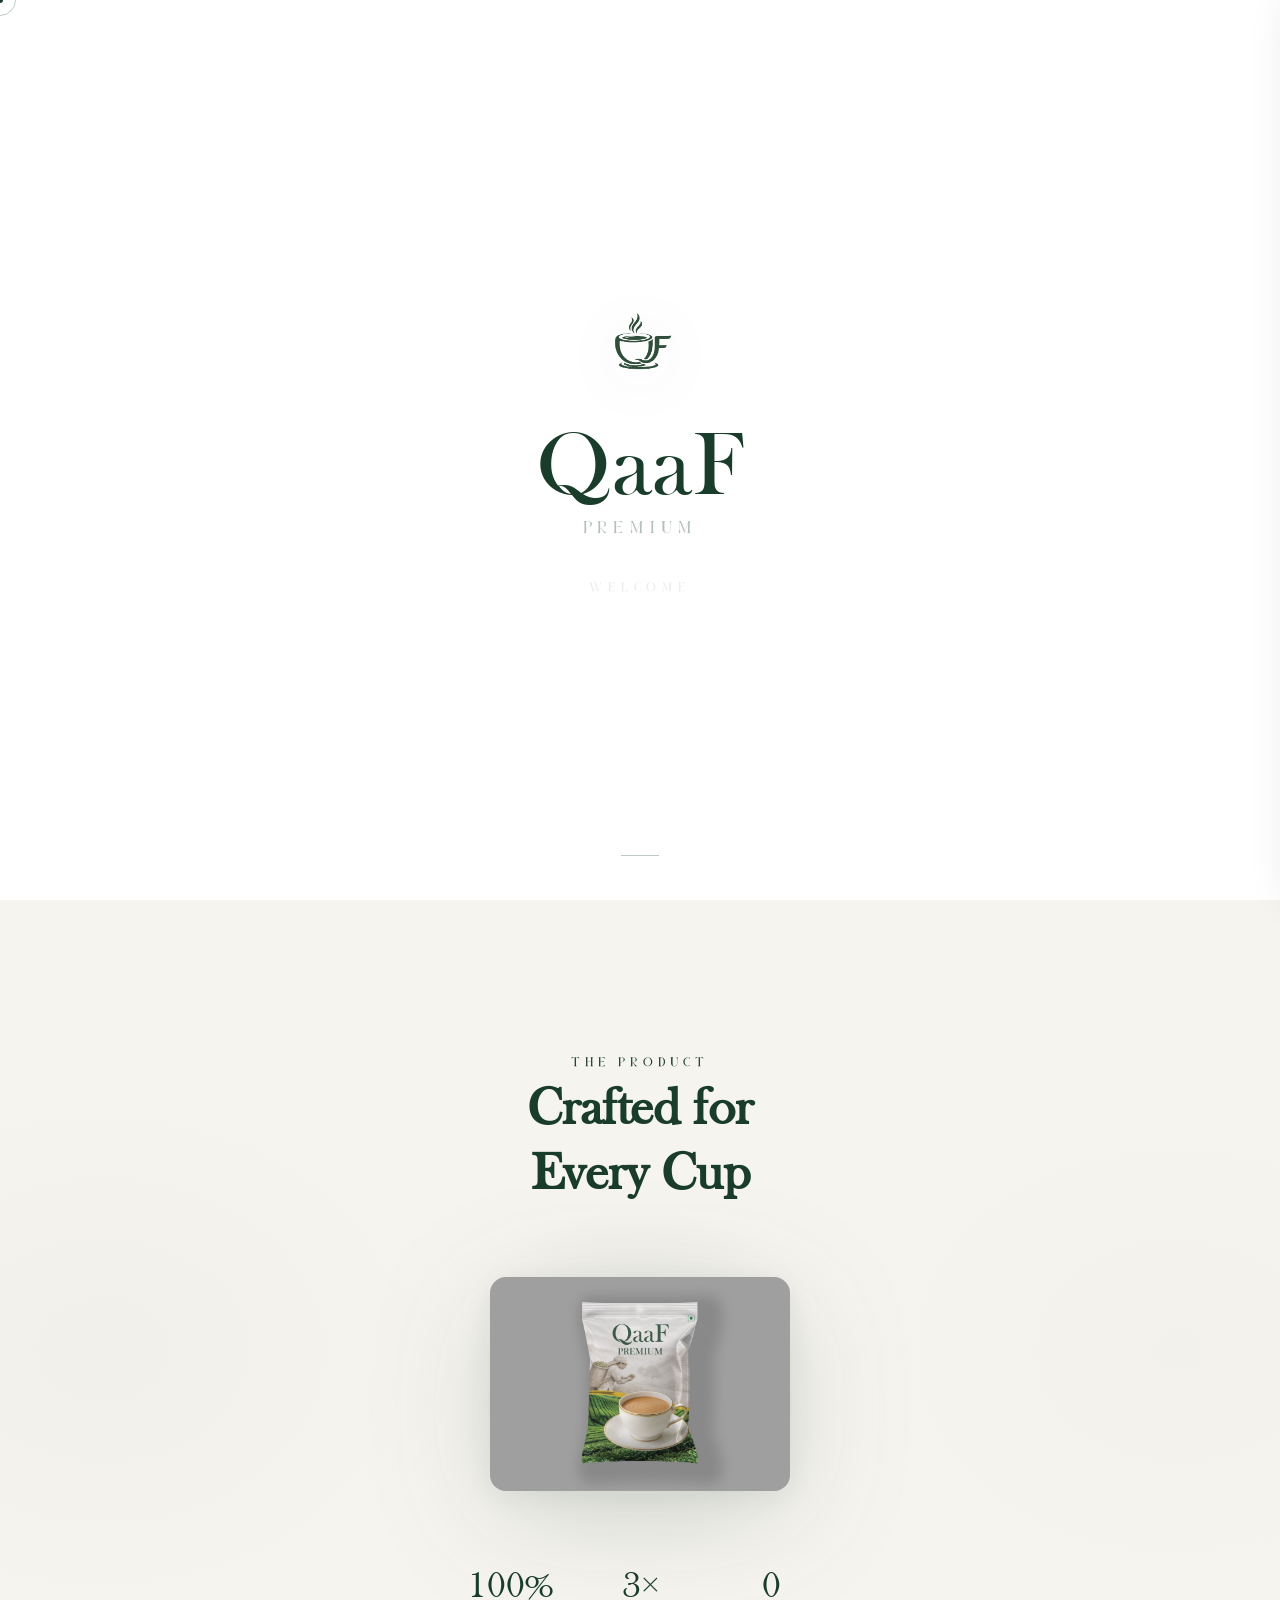
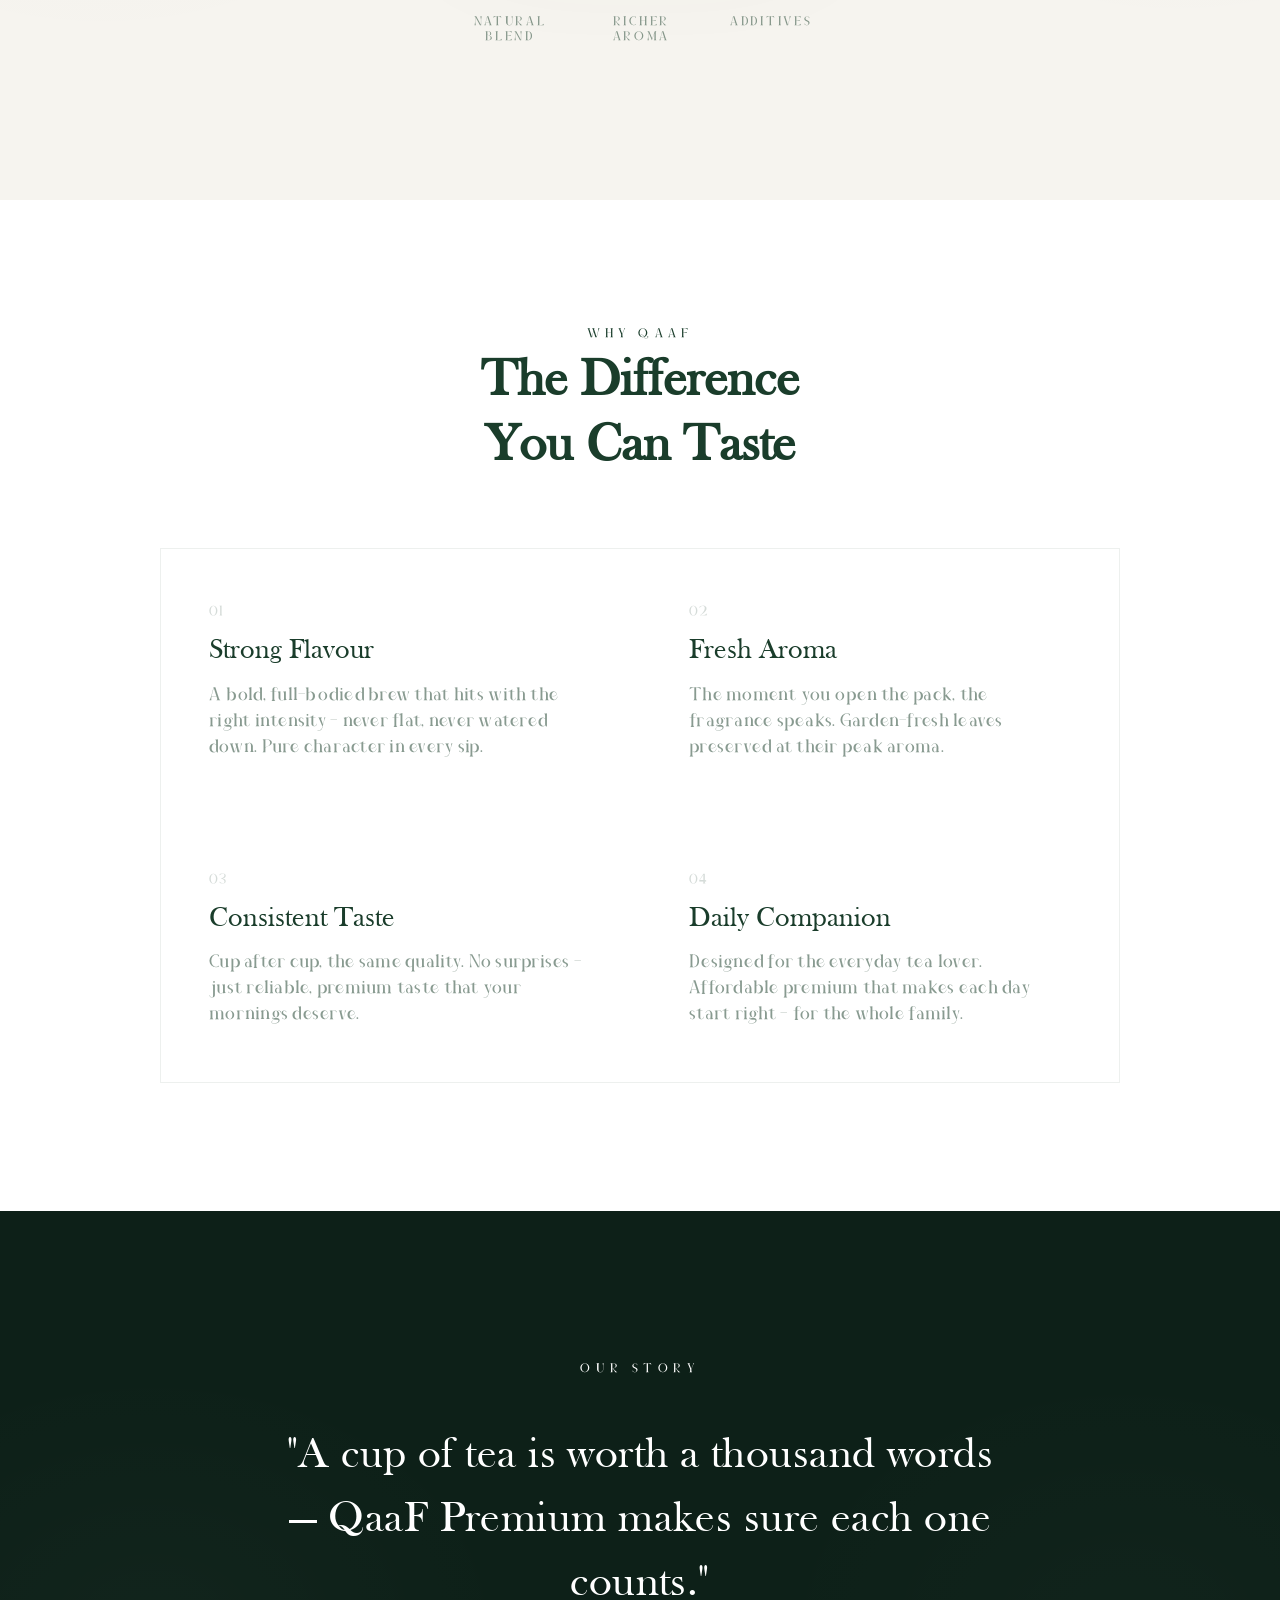
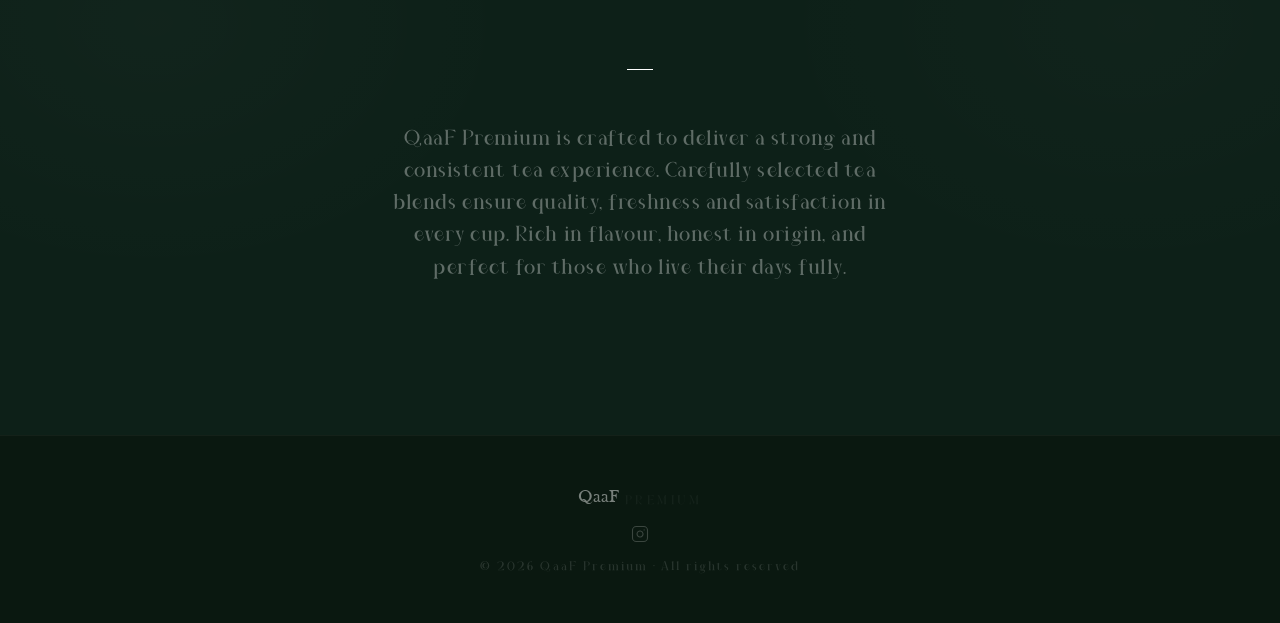
==== index.html @ 521b3bd2 "Initial commit" ====
<!DOCTYPE html>
<html lang="en">
<head>
  <meta charset="UTF-8">
  <meta name="viewport" content="width=device-width, initial-scale=1.0, maximum-scale=1.0">
  <meta name="description" content="QaaF Premium Tea Powder — Handpicked, Pure and Extraordinary.">
  <meta name="theme-color" content="#ffffff">
  <title>QaaF Premium</title>

  <!-- Fonts -->
  <style>
    @font-face {
      font-family: 'Bask';
      src: url('assets/Baskerville.ttf') format('truetype');
      font-display: block;
    }
    @font-face {
      font-family: 'Gian';
      src: url('assets/Gianiteh.otf') format('opentype');
      font-display: block;
    }
  </style>

  <!-- Stylesheet -->
  <link rel="stylesheet" href="styles.css">
</head>
<body>

  <!-- Cursor -->
  <div id="cDot"></div>
  <div id="cRing"></div>

  <!-- ══ INTRO OVERLAY ══ -->
  <div id="intro">
    <img class="il" id="il" src="assets/logo.png" alt="QaaF logo">
    <div class="ib" id="ib">
      <div class="ib-q">QaaF</div>
      <div class="ib-p">Premium</div>
    </div>
    <div class="iw" id="iw">Welcome</div>
    <div class="ibar"></div>
  </div>

  <!-- ══ MAIN PAGE ══ -->
  <div id="main">

    <!-- NAV -->
    <nav class="nav" id="nav">
      <a class="nbrand" href="#">
        <span class="nb-q">QaaF</span>
        <span class="nb-p">Premium</span>
      </a>
      <ul class="nlinks">
        <li><a href="#sp">Product</a></li>
        <li><a href="#sf">Features</a></li>
        <li><a href="#ss">Story</a></li>
      </ul>
      <button class="hm-btn" id="hmBtn" aria-label="Settings Menu">
        <svg viewBox="0 0 24 24" fill="none" stroke="currentColor" stroke-width="1.5" stroke-linecap="round"><line x1="4" y1="6" x2="20" y2="6"></line><line x1="4" y1="12" x2="20" y2="12"></line><line x1="4" y1="18" x2="20" y2="18"></line></svg>
      </button>
    </nav>

    <!-- ── SECTION 1 : HERO ── -->
    <section class="s-hero" id="sh">

      <div class="h-eye">Handpicked &middot; Pure &middot; Extraordinary</div>

      <!-- Letter-split heading -->
      <div class="h-word" id="hword" aria-label="QaaF">
        <span class="h-letter">Q</span>
        <span class="h-letter">a</span>
        <span class="h-letter">a</span>
        <span class="h-letter">F</span>
      </div>

      <div class="h-sub">Premium Tea Powder</div>
      <p class="h-desc">
        Where every leaf is chosen for its strength, aroma and soul —
        crafted for those who demand more from their cup.
      </p>

      <div class="h-scr">
        <div class="h-scrl"></div>
        <span class="h-scrt">Scroll</span>
      </div>

    </section>

    <!-- ── SECTION 2 : PRODUCT ── -->
    <section class="s-prod" id="sp">

      <div class="sec-eye rv">The Product</div>
      <h2 class="sec-ttl rv" style="transition-delay: .10s">
        Crafted for<br>Every Cup
      </h2>

      <div class="pstage">
        <div class="pglow"></div>
        <a
          href="product.html"
          class="pclick rv"
          id="pclick"
          style="transition-delay: .18s; text-decoration: none; outline: none;"
          aria-label="Order QaaF Premium Tea Powder"
        >
          <img
            class="pimg"
            src="assets/product.jpg"
            alt="QaaF Premium Tea Powder pack"
          >
          <span class="phint">Tap to order &rarr;</span>
        </a>
      </div>

      <div class="pstats">
        <div class="ps rv" style="transition-delay: .26s">
          <div class="ps-n">100%</div>
          <div class="ps-l">Natural<br>Blend</div>
        </div>
        <div class="ps rv" style="transition-delay: .36s">
          <div class="ps-n">3&times;</div>
          <div class="ps-l">Richer<br>Aroma</div>
        </div>
        <div class="ps rv" style="transition-delay: .46s">
          <div class="ps-n">0</div>
          <div class="ps-l">Additives</div>
        </div>
      </div>

    </section>

    <!-- ── SECTION 3 : FEATURES ── -->
    <section class="s-feat" id="sf">
      <div class="s-feat-inner">

        <div class="s-feat-hd">
          <div class="sec-eye rv">Why QaaF</div>
          <h2 class="sec-ttl rv" style="transition-delay: .10s">
            The Difference<br>You Can Taste
          </h2>
        </div>

        <div class="fgrid">
          <div class="fcell rv">
            <div class="fc-n">01</div>
            <div class="fc-t">Strong Flavour</div>
            <p class="fc-d">A bold, full-bodied brew that hits with the right intensity — never flat, never watered down. Pure character in every sip.</p>
          </div>
          <div class="fcell rv" style="transition-delay: .10s">
            <div class="fc-n">02</div>
            <div class="fc-t">Fresh Aroma</div>
            <p class="fc-d">The moment you open the pack, the fragrance speaks. Garden-fresh leaves preserved at their peak aroma.</p>
          </div>
          <div class="fcell rv" style="transition-delay: .18s">
            <div class="fc-n">03</div>
            <div class="fc-t">Consistent Taste</div>
            <p class="fc-d">Cup after cup, the same quality. No surprises — just reliable, premium taste that your mornings deserve.</p>
          </div>
          <div class="fcell rv" style="transition-delay: .26s">
            <div class="fc-n">04</div>
            <div class="fc-t">Daily Companion</div>
            <p class="fc-d">Designed for the everyday tea lover. Affordable premium that makes each day start right — for the whole family.</p>
          </div>
        </div>

      </div>
    </section>

    <!-- ── SECTION 4 : STORY ── -->
    <section class="s-story" id="ss">
      <div class="st-eye rv">Our Story</div>
      <blockquote class="st-q rv" style="transition-delay: .12s">
        "A cup of tea is worth a thousand words —
        QaaF Premium makes sure each one counts."
      </blockquote>
      <div class="st-rule rv" style="transition-delay: .24s"></div>
      <p class="st-body rv" style="transition-delay: .34s">
        QaaF Premium is crafted to deliver a strong and consistent tea experience.
        Carefully selected tea blends ensure quality, freshness and satisfaction in every cup.
        Rich in flavour, honest in origin, and perfect for those who live their days fully.
      </p>
    </section>

    <!-- FOOTER -->
    <footer class="footer">
      <div class="nbrand">
        <span class="nb-q">QaaF</span>
        <span class="nb-p">Premium</span>
      </div>
      <a class="f-ig" href="https://www.instagram.com/qaaf__premium?igsh=MTk1b2llcnppeDg1dQ==" target="_blank" rel="noopener noreferrer" aria-label="Visit our Instagram">
        <svg viewBox="0 0 24 24" fill="none" stroke="currentColor" stroke-width="1.5" stroke-linecap="round" stroke-linejoin="round">
          <rect x="2" y="2" width="20" height="20" rx="5" ry="5"></rect>
          <path d="M16 11.37A4 4 0 1 1 12.63 8 4 4 0 0 1 16 11.37z"></path>
          <line x1="17.5" y1="6.5" x2="17.51" y2="6.5"></line>
        </svg>
      </a>
      <div class="footer-note">&copy; 2026 QaaF Premium &middot; All rights reserved</div>
    </footer>

  </div><!-- /main -->

  <!-- ══ SIDE PANEL ══ -->
  <div class="side-panel-overlay" id="spOverlay"></div>
  <aside class="side-panel" id="sidePanel">
    <div class="sp-head">
      <span class="sp-title">Settings</span>
      <button class="sp-close" id="spClose" aria-label="Close Settings">&times;</button>
    </div>
    <div class="sp-body">
      <div class="sp-setting">
        <span>Day / Night Mode</span>
        <label class="theme-switch">
          <input type="checkbox" id="themeToggle">
          <span class="slider round"></span>
        </label>
      </div>
    </div>
  </aside>

  <script src="script.js"></script>
</body>
</html>
---- styles.css ----
/* ═══════════════════════════════════════════════════
   QaaF Premium — styles.css
   Fonts loaded via @font-face in index.html
═══════════════════════════════════════════════════ */

/* ─── TOKENS ─── */
:root {
  --g:    #1a3d2b;
  --g2:   #264f38;
  --g3:   #0d2018;
  --g4:   #0a1810;
  --off:  #f6f4ef;
  --lne:  rgba(26, 61, 43, .08);
  --lne2: rgba(26, 61, 43, .15);
  --dim:  rgba(26, 61, 43, .52);
  --dim2: rgba(26, 61, 43, .32);
  --ez:      cubic-bezier(.4, 0, .2, 1);
  --ezo:     cubic-bezier(0,  0, .2, 1);
  --spring:  cubic-bezier(.34, 1.46, .64, 1);
  --t1: 150ms;
  --t2: 300ms;
  --t3: 620ms;
}

/* ─── RESET ─── */
*, *::before, *::after { margin: 0; padding: 0; box-sizing: border-box; }
html { -webkit-text-size-adjust: 100%; text-size-adjust: 100%; scroll-behavior: smooth; overflow-x: hidden; width: 100%; }
body {
  font-family: 'Gian', Georgia, serif;
  background: #fff;
  color: var(--g);
  overflow-x: hidden; width: 100%; position: relative;
  -webkit-font-smoothing: antialiased;
}
img { display: block; max-width: 100%; }
button, a { -webkit-tap-highlight-color: transparent; touch-action: manipulation; }

/* ═══════════════════════════════════════════════════
   CUSTOM CURSOR  (fine pointer / desktop only)
═══════════════════════════════════════════════════ */
@media (pointer: fine) {
  body { cursor: none; }

  #cDot, #cRing {
    position: fixed; top: 0; left: 0;
    border-radius: 50%;
    pointer-events: none;
    z-index: 9999;
    transform: translate(-50%, -50%);
    will-change: transform;
  }
  #cDot  { width: 6px;  height: 6px;  background: var(--g); }
  #cRing {
    width: 32px; height: 32px;
    border: 1.5px solid rgba(26, 61, 43, .28);
    transition: width .22s var(--ez), height .22s var(--ez), border-color .22s;
  }
  .cb #cRing { width: 48px; height: 48px; border-color: var(--g); }
}

/* ═══════════════════════════════════════════════════
   INTRO OVERLAY
═══════════════════════════════════════════════════ */
#intro {
  position: fixed; inset: 0; z-index: 200;
  background: #fff;
  display: flex; flex-direction: column;
  align-items: center; justify-content: center;
  pointer-events: all;
}
#intro.out {
  opacity: 0;
  transition: opacity .5s var(--ez);
  pointer-events: none;
}

.il {
  width: min(140px, 34vw);
  opacity: 0; transform: scale(.84) translateY(12px);
  transition: opacity 1s var(--ez), transform 1s var(--ez);
  filter: drop-shadow(0 8px 28px rgba(26, 61, 43, .10));
}
.il.on { opacity: 1; transform: scale(1) translateY(0); }

.ib {
  margin-top: 24px; text-align: center;
  opacity: 0; transform: translateY(20px);
  transition: opacity .9s .5s var(--ez), transform .9s .5s var(--ez);
}
.ib.on { opacity: 1; transform: translateY(0); }

.ib-q {
  font-family: 'Bask', Georgia, serif;
  font-size: clamp(56px, 13vw, 92px);
  color: var(--g); letter-spacing: .015em; line-height: 1;
}
.ib-p {
  font-family: 'Gian', Georgia, serif;
  font-size: clamp(9px, 2vw, 12px);
  letter-spacing: .52em; text-transform: uppercase;
  color: var(--g); opacity: .32; margin-top: 4px;
}

.iw {
  margin-top: 48px;
  font-family: 'Gian', Georgia, serif;
  font-size: 9px; letter-spacing: .65em; text-transform: uppercase;
  color: var(--g); opacity: 0;
  transition: opacity .8s var(--ez);
}
.iw.on { opacity: .10; }

.ibar {
  position: absolute; bottom: 44px; left: 50%; transform: translateX(-50%);
  width: 38px; height: 1px; background: var(--lne); overflow: hidden;
}
.ibar::after {
  content: ''; display: block; width: 0; height: 100%;
  background: var(--g); opacity: .22;
  animation: iBar 4.5s .3s linear forwards;
}
@keyframes iBar { to { width: 100%; } }

/* ═══════════════════════════════════════════════════
   NAV
═══════════════════════════════════════════════════ */
.nav {
  position: fixed; top: 0; left: 0; right: 0; z-index: 100;
  padding: 20px 48px;
  display: flex; align-items: center; justify-content: space-between;
  transition: padding var(--t2) var(--ez), background var(--t2), box-shadow var(--t2);
}
.nav.stk {
  background: rgba(255, 255, 255, .94);
  backdrop-filter: blur(20px); -webkit-backdrop-filter: blur(20px);
  box-shadow: 0 1px 0 var(--lne);
  padding: 12px 48px;
}

.nbrand { display: flex; align-items: baseline; gap: 6px; text-decoration: none; }
.nb-q   { font-family: 'Bask', Georgia, serif; font-size: 21px; color: var(--g); }
.nb-p   {
  font-family: 'Gian', Georgia, serif;
  font-size: 9px; letter-spacing: .38em; text-transform: uppercase;
  color: var(--g); opacity: .30;
}

.nlinks { list-style: none; display: flex; gap: 28px; }
.nlinks a {
  font-family: 'Gian', Georgia, serif;
  font-size: 10px; letter-spacing: .22em; text-transform: uppercase;
  color: var(--g); text-decoration: none; opacity: .40;
  transition: opacity var(--t1);
}
.nlinks a:hover { opacity: 1; }

/* ═══════════════════════════════════════════════════
   SECTION SHARED
═══════════════════════════════════════════════════ */
.sec-eye {
  font-family: 'Gian', Georgia, serif;
  font-size: 9px; letter-spacing: .56em; text-transform: uppercase;
  color: var(--g); opacity: .26;
  margin-bottom: 12px; text-align: center;
}
.sec-ttl {
  font-family: 'Bask', Georgia, serif;
  font-size: clamp(28px, 5.5vw, 52px);
  color: var(--g); text-align: center;
  line-height: 1.25; margin-bottom: clamp(36px, 7vw, 68px);
  padding: 0 10px; word-break: break-word;
}

/* ═══════════════════════════════════════════════════
   HERO
═══════════════════════════════════════════════════ */
.s-hero {
  min-height: 100svh;
  display: flex; flex-direction: column;
  align-items: center; justify-content: center;
  padding: 80px 24px 72px;
  position: relative; overflow: hidden;
}
.s-hero::before, .s-hero::after {
  content: ''; position: absolute; border-radius: 50%; pointer-events: none;
  background: radial-gradient(circle, rgba(26, 61, 43, .028) 0%, transparent 70%);
}
.s-hero::before { width: 600px; height: 600px; top: -150px; right: -160px; }
.s-hero::after  { width: 440px; height: 440px; bottom: -100px; left: -120px; }

.h-eye {
  font-family: 'Gian', Georgia, serif;
  font-size: clamp(8px, 2vw, 9px); letter-spacing: .58em; text-transform: uppercase;
  color: var(--g); opacity: .26;
  margin-bottom: clamp(16px, 3vw, 28px); text-align: center;
  animation: upIn .75s .1s both;
}

/* Letter-split heading */
.h-word {
  display: flex; align-items: center; justify-content: center;
  animation: upIn .95s .28s both;
  user-select: none; cursor: default;
}
.h-letter {
  font-family: 'Bask', Georgia, serif;
  font-size: clamp(96px, 19vw, 200px);
  color: var(--g); line-height: .98; letter-spacing: -.01em;
  display: inline-block;
  will-change: transform;
  transition: transform .5s cubic-bezier(.23, 1, .32, 1);
  margin: 0 -.01em;
}
.h-letter.lift {
  transform: translateY(-10px) scale(1.04);
}
@media (pointer: fine) {
  .h-letter:hover {
    transform: translateY(-8px) scale(1.03);
    transition: transform .35s var(--spring);
  }
}

.h-sub {
  font-family: 'Gian', Georgia, serif;
  font-size: clamp(9px, 1.8vw, 13px);
  letter-spacing: .50em; text-transform: uppercase;
  color: var(--g); opacity: .30;
  margin-top: clamp(14px, 2.5vw, 22px); text-align: center;
  animation: upIn .8s .44s both;
}
.h-desc {
  font-family: 'Gian', Georgia, serif;
  font-size: clamp(13px, 1.7vw, 15px);
  line-height: 2.05; color: var(--dim); text-align: center;
  max-width: 380px;
  margin: clamp(20px, 3.5vw, 32px) auto 0;
  animation: upIn .8s .58s both;
}

.h-scr {
  position: absolute; bottom: 28px; left: 50%; transform: translateX(-50%);
  display: flex; flex-direction: column; align-items: center; gap: 7px;
  animation: fadeIn 1s 1.7s both;
}
.h-scrl {
  width: 1px; height: 38px;
  background: linear-gradient(to bottom, rgba(26, 61, 43, .20), transparent);
  animation: scrP 2.2s ease-in-out infinite;
}
@keyframes scrP {
  0%, 100% { transform: scaleY(1); opacity: .5; }
  50%       { transform: scaleY(.55); opacity: .9; }
}
.h-scrt {
  font-family: 'Gian', Georgia, serif; font-size: 8px;
  letter-spacing: .40em; text-transform: uppercase;
  color: var(--g); opacity: .20;
}

/* ═══════════════════════════════════════════════════
   PRODUCT SECTION
═══════════════════════════════════════════════════ */
.s-prod {
  min-height: 100svh;
  display: flex; flex-direction: column;
  align-items: center; justify-content: center;
  background: var(--off);
  padding: clamp(72px, 10vw, 112px) 24px clamp(80px, 10vw, 112px);
  position: relative; overflow: hidden;
}
.s-prod::before {
  content: ''; position: absolute; inset: 0; pointer-events: none;
  background:
    radial-gradient(ellipse 50% 55% at 8%  50%, rgba(26, 61, 43, .022) 0%, transparent 60%),
    radial-gradient(ellipse 50% 55% at 92% 50%, rgba(26, 61, 43, .016) 0%, transparent 60%);
}

.pstage {
  position: relative;
  display: flex; align-items: center; justify-content: center;
  width: 100%;
}
.pglow {
  position: absolute;
  width: min(400px, 78vw); height: min(400px, 78vw);
  background: radial-gradient(circle, rgba(26, 61, 43, .06) 0%, transparent 65%);
  border-radius: 50%;
  animation: gP 5.5s ease-in-out infinite;
  pointer-events: none;
}
@keyframes gP { 0%, 100% { transform: scale(1); } 55% { transform: scale(1.07); } }

.pclick {
  position: relative; z-index: 2;
  display: flex; align-items: center; justify-content: center;
  cursor: pointer; border: none; background: none; padding: 0;
  border-radius: 18px; overflow: visible;
}
.pclick:focus-visible { outline: 2px solid var(--g); outline-offset: 8px; }

.pimg {
  width: min(300px, 68vw); max-width: 100%; height: auto; object-fit: contain;
  filter:
    drop-shadow(0 24px 60px rgba(26, 61, 43, .14))
    drop-shadow(0 6px 14px rgba(26, 61, 43, .07));
  border-radius: 16px;
  animation: flt 5.8s ease-in-out infinite;
  transition: filter var(--t2) var(--ez);
  pointer-events: none; user-select: none; -webkit-user-drag: none;
  margin: 0 auto; display: block;
}
.pclick:hover .pimg {
  filter:
    drop-shadow(0 36px 80px rgba(26, 61, 43, .20))
    drop-shadow(0 10px 20px rgba(26, 61, 43, .09));
}
.pclick.press .pimg {
  animation: none !important;
  transform: scale(.93) !important;
  transition: transform .13s var(--ez) !important;
}
.pclick::after {
  content: ''; position: absolute; inset: -10px; border-radius: 22px;
  border: 1.5px solid transparent;
  transition: border-color var(--t2) var(--ez);
}
.pclick:hover::after { border-color: rgba(26, 61, 43, .10); }

.phint {
  position: absolute; bottom: -42px; left: 0; right: 0;
  text-align: center;
  font-family: 'Gian', Georgia, serif;
  font-size: 9px; letter-spacing: .36em; text-transform: uppercase;
  color: var(--g); opacity: 0;
  transition: opacity var(--t2) var(--ez); pointer-events: none;
}
.pclick:hover .phint { opacity: .24; }

@keyframes flt {
  0%, 100% { transform: translateY(0) rotate(0); }
  38%       { transform: translateY(-10px) rotate(.22deg); }
  70%       { transform: translateY(-4px)  rotate(-.10deg); }
}

.pstats {
  display: flex; gap: clamp(28px, 7vw, 60px);
  margin-top: clamp(52px, 8vw, 78px);
  flex-wrap: wrap; justify-content: center; width: 100%;
}
.ps        { text-align: center; }
.ps-n      { font-family: 'Bask', Georgia, serif; font-size: clamp(30px, 6vw, 38px); color: var(--g); line-height: 1; }
.ps-l      { font-family: 'Gian', Georgia, serif; font-size: clamp(8px, 1.8vw, 9px); letter-spacing: .30em; text-transform: uppercase; color: var(--dim); margin-top: 7px; line-height: 1.6; }

/* ═══════════════════════════════════════════════════
   FEATURES
═══════════════════════════════════════════════════ */
.s-feat       { padding: clamp(80px, 10vw, 132px) clamp(20px, 5vw, 52px); background: #fff; }
.s-feat-inner { max-width: 960px; margin: 0 auto; }
.s-feat-hd    { text-align: center; margin-bottom: clamp(44px, 7vw, 64px); }

.fgrid {
  display: grid; grid-template-columns: repeat(2, 1fr);
  gap: 2px; border: 1px solid var(--lne);
}
.fcell {
  padding: clamp(36px, 5vw, 56px) clamp(24px, 4vw, 48px);
  background: #fff; position: relative; overflow: hidden;
}
.fcell::before {
  content: ''; position: absolute; top: 0; left: 0;
  width: 100%; height: 0; background: var(--off);
  transition: height var(--t2) var(--ezo); z-index: 0;
}
.fcell:hover::before { height: 100%; }
.fcell > * { position: relative; z-index: 1; }

.fc-n { font-family: 'Gian', Georgia, serif; font-size: 10px; letter-spacing: .14em; color: var(--g); opacity: .18; margin-bottom: 18px; }
.fc-t { font-family: 'Bask', Georgia, serif; font-size: clamp(20px, 3vw, 28px); color: var(--g); line-height: 1.2; margin-bottom: 12px; }
.fc-d { font-family: 'Gian', Georgia, serif; font-size: clamp(12px, 1.6vw, 13px); line-height: 2; color: var(--dim); letter-spacing: .02em; }

/* ═══════════════════════════════════════════════════
   STORY
═══════════════════════════════════════════════════ */
.s-story {
  padding: clamp(100px, 12vw, 152px) clamp(24px, 5vw, 48px);
  background: var(--g3);
  text-align: center; position: relative; overflow: hidden;
}
.s-story::before {
  content: ''; position: absolute; inset: 0; pointer-events: none;
  background:
    radial-gradient(ellipse 50% 55% at 12% 50%, rgba(255, 255, 255, .020) 0%, transparent 58%),
    radial-gradient(ellipse 50% 55% at 88% 50%, rgba(255, 255, 255, .014) 0%, transparent 58%);
}
.st-eye  { font-family: 'Gian', Georgia, serif; font-size: 9px; letter-spacing: .62em; text-transform: uppercase; color: #fff; opacity: .15; margin-bottom: clamp(36px, 6vw, 52px); }
.st-q    { font-family: 'Bask', Georgia, serif; font-size: clamp(24px, 4.5vw, 44px); color: #fff; line-height: 1.45; max-width: 740px; margin: 0 auto; letter-spacing: .01em; }
.st-rule { width: 26px; height: 1px; background: #fff; opacity: .10; margin: clamp(36px, 6vw, 52px) auto; }
.st-body { font-family: 'Gian', Georgia, serif; font-size: clamp(13px, 1.7vw, 15px); line-height: 2.15; color: rgba(255, 255, 255, .34); max-width: 500px; margin: 0 auto; letter-spacing: .035em; }

/* ═══════════════════════════════════════════════════
   FOOTER
═══════════════════════════════════════════════════ */
.footer {
  background: var(--g4);
  padding: clamp(32px, 5vw, 52px) clamp(24px, 5vw, 52px);
  display: flex; flex-direction: column; align-items: center; justify-content: center;
  text-align: center; gap: 18px;
  border-top: 1px solid rgba(255, 255, 255, .04);
}
.footer .nb-q  { color: rgba(255, 255, 255, .45); font-size: 18px; }
.footer .nb-p  { color: rgba(255, 255, 255, .16); }

.f-ig {
  color: rgba(255, 255, 255, .20);
  display: flex; align-items: center; justify-content: center;
  transition: color var(--t1) var(--ez), transform var(--t1) var(--ez);
}
.f-ig svg { width: 18px; height: 18px; }
.f-ig:hover { color: rgba(255, 255, 255, .6); transform: translateY(-2px); }

.footer-note   { font-family: 'Gian', Georgia, serif; font-size: 9px; letter-spacing: .22em; color: rgba(255, 255, 255, .13); }

/* ═══════════════════════════════════════════════════
   BUY PAGE  (product.html)
═══════════════════════════════════════════════════ */
.buy-page { min-height: 100vh; background: #fff; }

.bnav {
  padding: 16px clamp(20px, 5vw, 48px);
  display: flex; align-items: center; gap: 16px;
  border-bottom: 1px solid var(--lne);
  position: sticky; top: 0; z-index: 100;
  background: rgba(255, 255, 255, .95);
  backdrop-filter: blur(20px); -webkit-backdrop-filter: blur(20px);
}
.bback {
  width: 38px; height: 38px; border-radius: 50%; flex-shrink: 0;
  border: 1.5px solid var(--lne2); background: transparent;
  cursor: pointer; display: flex; align-items: center; justify-content: center;
  color: var(--g); font-size: 16px; font-family: system-ui, sans-serif;
  transition: background var(--t1), border-color var(--t1), transform var(--t1);
  text-decoration: none;
}
.bback:hover  { background: var(--g); color: #fff; border-color: var(--g); }
.bback:active { transform: scale(.90); }

.bbody {
  display: flex; flex-direction: column;
  align-items: center;
  width: 100%; max-width: 560px;
  margin: 0 auto;
  padding: clamp(40px, 7vw, 72px) clamp(20px, 5vw, 40px) clamp(60px, 8vw, 80px);
}

.bpwrap {
  position: relative;
  display: flex; align-items: center; justify-content: center;
  width: 100%;
  margin-bottom: clamp(36px, 6vw, 52px);
}
.bglow {
  position: absolute;
  width: min(960px, 95vw); height: min(960px, 95vw);
  border-radius: 50%;
  background: radial-gradient(circle, rgba(26, 61, 43, .058) 0%, transparent 65%);
  pointer-events: none;
}
.bpimg {
  width: min(720px, 90vw); max-width: 100%; height: auto; object-fit: contain;
  filter: drop-shadow(0 18px 48px rgba(26, 61, 43, .14));
  border-radius: 14px;
  animation: flt 5.8s ease-in-out infinite;
  position: relative; z-index: 2;
  display: block; margin: 0 auto;
}

.binfo { width: 100%; text-align: center; }

.b-eye  { font-family: 'Gian', Georgia, serif; font-size: 9px; letter-spacing: .55em; text-transform: uppercase; color: var(--g); opacity: .26; margin-bottom: 10px; }
.b-ttl  { font-family: 'Bask', Georgia, serif; font-size: clamp(38px, 10vw, 68px); color: var(--g); line-height: 1.05; margin-bottom: 8px; word-wrap: break-word; overflow-wrap: break-word; }
.b-sub  { font-family: 'Gian', Georgia, serif; font-size: 10px; letter-spacing: .34em; text-transform: uppercase; color: var(--g); opacity: .26; margin-bottom: clamp(28px, 5vw, 40px); line-height: 1.8; }
.b-rule { width: 24px; height: 1px; background: var(--g); opacity: .10; margin: 0 auto clamp(28px, 5vw, 40px); }

.sz-lbl {
  font-family: 'Gian', Georgia, serif; font-size: 9px; letter-spacing: .44em; text-transform: uppercase;
  color: var(--g); opacity: .26; margin-bottom: 14px; text-align: center;
}
.sz-pills {
  display: flex; gap: 10px; flex-wrap: wrap;
  justify-content: center;
  margin-bottom: clamp(28px, 5vw, 40px);
}
.szp {
  font-family: 'Gian', Georgia, serif; font-size: 12px; letter-spacing: .09em;
  padding: 13px 28px; border-radius: 50px; min-width: 80px;
  border: 1.5px solid var(--lne2); background: transparent; color: var(--g);
  cursor: pointer;
  transition: background var(--t1) var(--ez), border-color var(--t1) var(--ez), box-shadow var(--t1), transform var(--t1);
}
.szp:hover  { border-color: var(--g); background: rgba(26, 61, 43, .04); transform: translateY(-1px); }
.szp:active { transform: scale(.94); }
.szp.on {
  background: var(--g); color: #fff; border-color: var(--g);
  box-shadow: 0 4px 18px rgba(26, 61, 43, .20);
}

.sbtns { display: flex; flex-direction: column; gap: 11px; width: 100%; margin-bottom: clamp(20px, 4vw, 28px); position: relative; z-index: 10; }

.sbtn {
  display: flex; align-items: center; justify-content: center; gap: 12px;
  font-family: 'Gian', Georgia, serif;
  font-size: clamp(10px, 2.5vw, 12px); letter-spacing: .24em; text-transform: uppercase;
  padding: clamp(16px, 3vw, 18px) clamp(24px, 4vw, 32px);
  border-radius: 50px; border: none; cursor: pointer; text-decoration: none;
  transition: transform var(--t1) var(--ez), box-shadow var(--t1) var(--ez), filter var(--t1);
  width: 100%; position: relative; z-index: 10;
}
.sbtn:active { transform: scale(.96) !important; }

.amz {
  background: linear-gradient(138deg, #e6f3fc 0%, #c8e6f8 100%);
  color: #1560a0;
  box-shadow: 0 2px 14px rgba(21, 96, 160, .09), inset 0 0 0 1.5px rgba(21, 96, 160, .13);
}
.amz:hover {
  transform: translateY(-2px);
  box-shadow: 0 6px 24px rgba(21, 96, 160, .16), inset 0 0 0 1.5px rgba(21, 96, 160, .20);
}

.fkrt {
  background: linear-gradient(138deg, #fff8ee 0%, #fde3a0 55%, #fccf5c 100%);
  color: #874100;
  box-shadow: 0 2px 14px rgba(200, 110, 0, .08), inset 0 0 0 1.5px rgba(200, 110, 0, .14);
}
.fkrt:hover {
  transform: translateY(-2px);
  box-shadow: 0 6px 24px rgba(200, 110, 0, .15), inset 0 0 0 1.5px rgba(200, 110, 0, .22);
}

.bico  { font-size: 15px; flex-shrink: 0; }

.social-proof {
  font-family: 'Gian', Georgia, serif;
  font-size: clamp(10px, 2.2vw, 11px); letter-spacing: .08em;
  color: var(--g);
  text-align: center;
  margin-bottom: clamp(24px, 4vw, 32px);
  animation: proofFade 1.6s .6s both;
}
@keyframes proofFade {
  from { opacity: 0; transform: translateY(8px); }
  to   { opacity: .45; transform: translateY(0); }
}

.bnote { font-family: 'Gian', Georgia, serif; font-size: 9px; letter-spacing: .17em; color: var(--dim2); line-height: 2; text-align: center; }

/* ═══════════════════════════════════════════════════
   SCROLL REVEAL
═══════════════════════════════════════════════════ */
.rv { opacity: 0; transform: translateY(26px); transition: opacity var(--t3) var(--ezo), transform var(--t3) var(--ezo); }
.rv.on { opacity: 1; transform: translateY(0); }

/* ═══════════════════════════════════════════════════
   SETTINGS MENU & SIDE PANEL
═══════════════════════════════════════════════════ */
.hm-btn {
  background: none; border: none; cursor: pointer;
  color: var(--g); padding: 8px; border-radius: 50%;
  display: flex; align-items: center; justify-content: center;
  transition: background var(--t1), transform var(--t1);
  margin-left: 12px;
}
.hm-btn svg { width: 22px; height: 22px; }
.hm-btn:hover { background: var(--lne); transform: scale(1.05); }

.side-panel-overlay {
  position: fixed; inset: 0; background: rgba(0,0,0,0.4);
  z-index: 999; opacity: 0; pointer-events: none;
  transition: opacity 0.3s var(--ez);
  backdrop-filter: blur(2px); -webkit-backdrop-filter: blur(2px);
}
.side-panel-overlay.show { opacity: 1; pointer-events: auto; }

.side-panel {
  position: fixed; top: 0; right: -320px; bottom: 0;
  width: 300px; max-width: 85vw;
  background: var(--off);
  z-index: 1000;
  box-shadow: -10px 0 40px rgba(0,0,0,0.1);
  transition: right 0.4s var(--spring);
  display: flex; flex-direction: column;
}
.side-panel.open { right: 0; }

.sp-head {
  display: flex; justify-content: space-between; align-items: center;
  padding: 24px 28px; border-bottom: 1px solid var(--lne);
}
.sp-title { font-family: 'Bask', Georgia, serif; font-size: 24px; color: var(--g); }
.sp-close {
  background: none; border: none; font-size: 28px; color: var(--g);
  cursor: pointer; line-height: 1; padding: 0 4px;
  transition: transform var(--t1);
}
.sp-close:hover { transform: scale(1.1); }

.sp-body { padding: 28px; display: flex; flex-direction: column; gap: 24px; }
.sp-setting {
  display: flex; justify-content: space-between; align-items: center;
  font-family: 'Gian', Georgia, serif; font-size: 11px; letter-spacing: 0.1em;
  color: var(--g); text-transform: uppercase;
}

/* Toggle Switch */
.theme-switch { position: relative; display: inline-block; width: 44px; height: 24px; }
.theme-switch input { opacity: 0; width: 0; height: 0; }
.slider {
  position: absolute; cursor: pointer; top: 0; left: 0; right: 0; bottom: 0;
  background-color: var(--lne2); transition: .4s;
}
.slider::before {
  position: absolute; content: ""; height: 18px; width: 18px; left: 3px; bottom: 3px;
  background-color: #fff; transition: .4s;
}
input:checked + .slider { background-color: #264f38; }
input:checked + .slider::before { transform: translateX(20px); }
.slider.round { border-radius: 34px; }
.slider.round::before { border-radius: 50%; }

/* ═══════════════════════════════════════════════════
   DARK MODE
═══════════════════════════════════════════════════ */
[data-theme="dark"] {
  --g: #f6f4ef;
  --g2: #e0ddd3;
  --g3: #132e20;
  --g4: #0a1810;
  --off: #0e2217;
  --lne: rgba(246, 244, 239, 0.12);
  --lne2: rgba(246, 244, 239, 0.22);
  --dim: rgba(246, 244, 239, 0.65);
  --dim2: rgba(246, 244, 239, 0.45);
}
[data-theme="dark"] body { background: #0a1810; }
[data-theme="dark"] .fcell { background: #0a1810; }
[data-theme="dark"] .s-feat { background: #0a1810; }
[data-theme="dark"] .buy-page { background: #0a1810; }
[data-theme="dark"] #intro { background: #0a1810; }
[data-theme="dark"] .nav.stk { background: rgba(10, 24, 16, 0.94); }
[data-theme="dark"] .bnav { background: rgba(10, 24, 16, 0.95); }
[data-theme="dark"] .szp.on { color: #0a1810; }

/* ═══════════════════════════════════════════════════
   KEYFRAMES
═══════════════════════════════════════════════════ */
@keyframes upIn  { from { opacity: 0; transform: translateY(26px); } to { opacity: 1; transform: translateY(0); } }
@keyframes fadeIn{ from { opacity: 0; } to { opacity: 1; } }

/* ═══════════════════════════════════════════════════
   RESPONSIVE
═══════════════════════════════════════════════════ */
@media (max-width: 900px) {
  .nav { padding: 16px 28px; }
  .nav.stk { padding: 11px 28px; }
  .nlinks { gap: 20px; }
  .fgrid { grid-template-columns: 1fr; max-width: 600px; margin: 0 auto; }
  .s-prod { padding: 80px 32px; }
  .s-feat { padding: 80px 32px; }
  .s-story { padding: 100px 32px; }
}

@media (max-width: 640px) {
  .nav { padding: 14px 20px; }
  .nav.stk { padding: 10px 20px; }
  .nlinks { display: none; }

  .s-hero { padding: 0 20px 56px; min-height: 100svh; }
  .h-letter { font-size: clamp(64px, 20vw, 120px); }

  .s-prod  { padding: 56px 20px; }
  .s-feat  { padding: 56px 16px; }
  .fgrid   { border: none; gap: 8px; max-width: 100%; }
  .fcell   { padding: 32px 20px; border: 1px solid var(--lne); border-radius: 12px; }
  .fcell:last-child { border-bottom: 1px solid var(--lne); }

  .s-story { padding: 64px 20px; }
  .footer  { padding: 40px 20px; gap: 24px; }
  
  .sbtn { min-height: 56px; width: 100%; font-size: 11px; }

  .bnav  { padding: 12px 16px; }
  .bbody { padding: 24px 16px 60px; }
  .bpwrap { margin-bottom: 32px; }
  .bpimg { width: min(600px, 90vw); }
  .bglow { width: min(780px, 95vw); height: min(780px, 95vw); }
  .sz-pills { gap: 10px; }
  .szp { padding: 16px 24px; min-width: 76px; border-radius: 12px; }
}

@media (max-width: 380px) {
  .h-letter { font-size: clamp(56px, 18vw, 80px); }
  .sbtn { font-size: 10px; padding: 16px 14px; }
  .b-ttl { font-size: clamp(32px, 10vw, 40px); }
}

@media (max-height: 500px) and (orientation: landscape) {
  .s-hero { min-height: auto; padding: 100px 32px 60px; }
  .h-letter { font-size: clamp(60px, 14vw, 90px); }
}
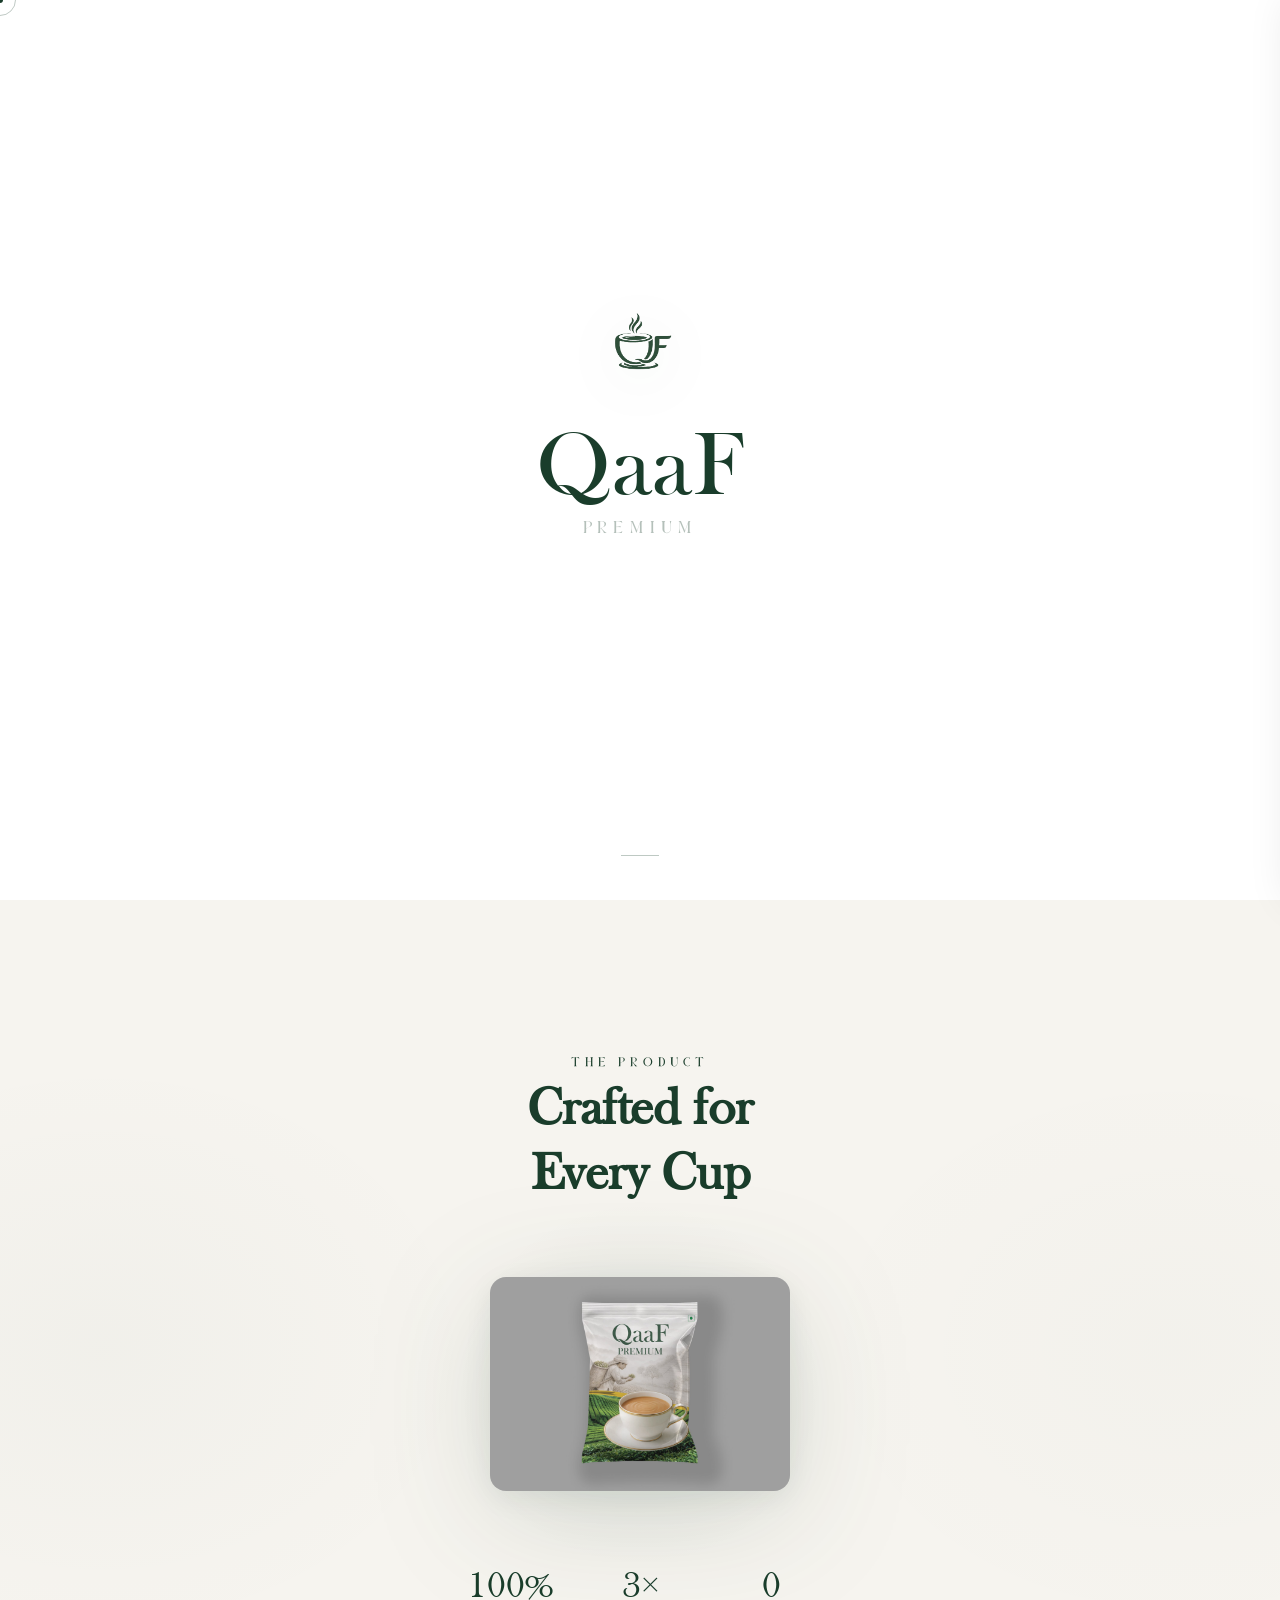
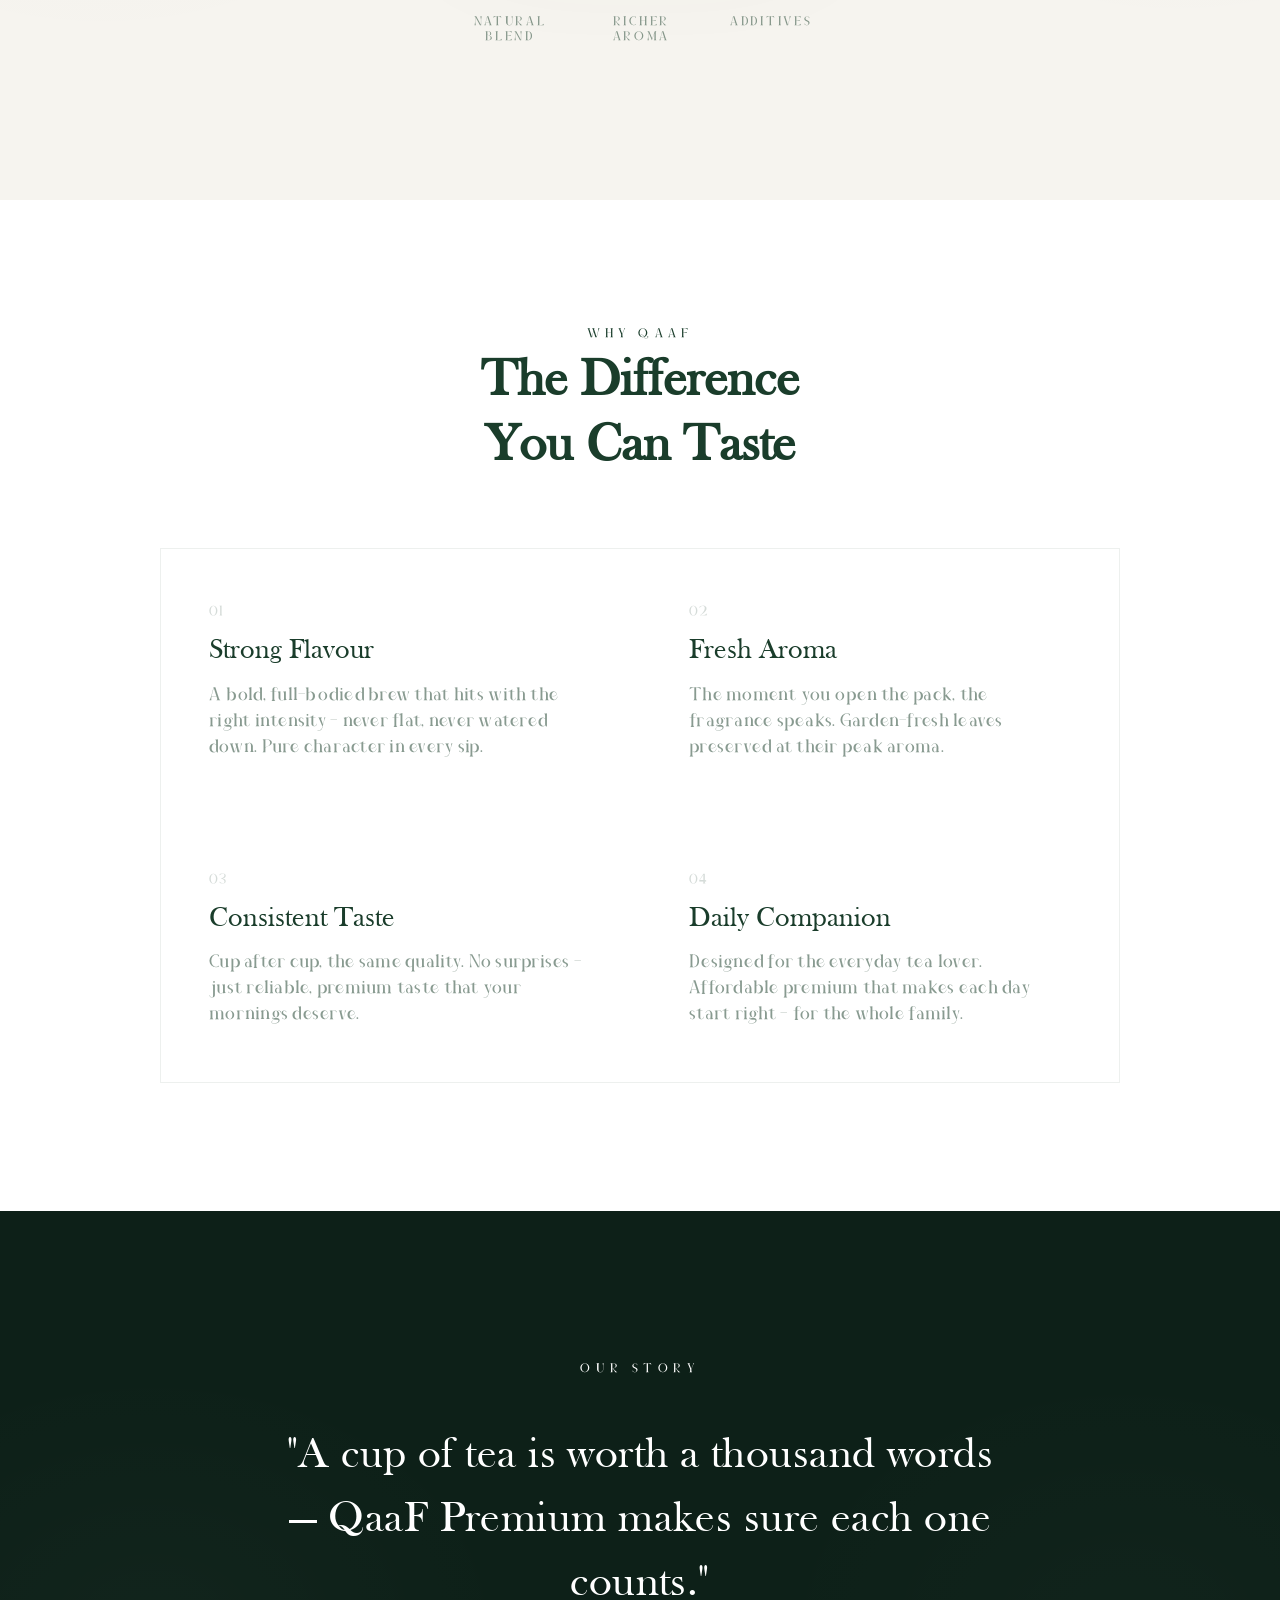
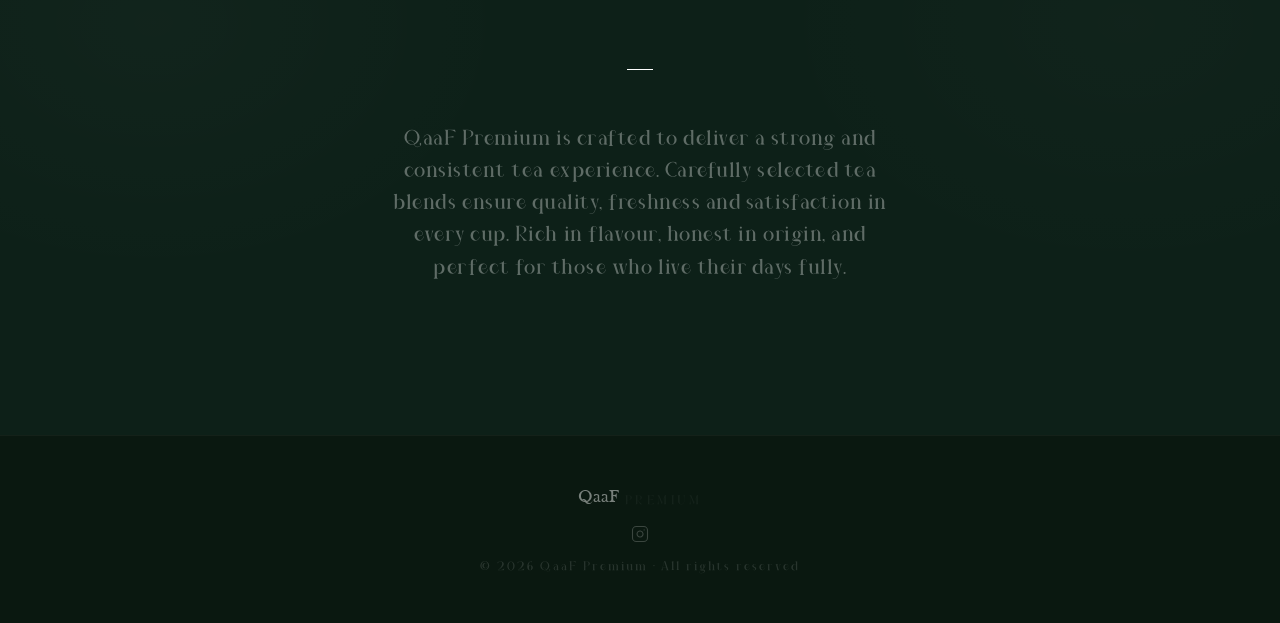
==== commit fad7de6f: "Update index.html" ====
--- a/index.html
+++ b/index.html
@@ -6,7 +6,8 @@
   <meta name="description" content="QaaF Premium Tea Powder — Handpicked, Pure and Extraordinary.">
   <meta name="theme-color" content="#ffffff">
   <title>QaaF Premium</title>
-
+  <link rel="icon" type="image/png" href="/favicon.png">
+  <meta name="google-site-verification" content="rSDBYiKpQc1AKT9an_ZDKj8vrveZhp1eHQrcdml3CBg" />
   <!-- Fonts -->
   <style>
     @font-face {
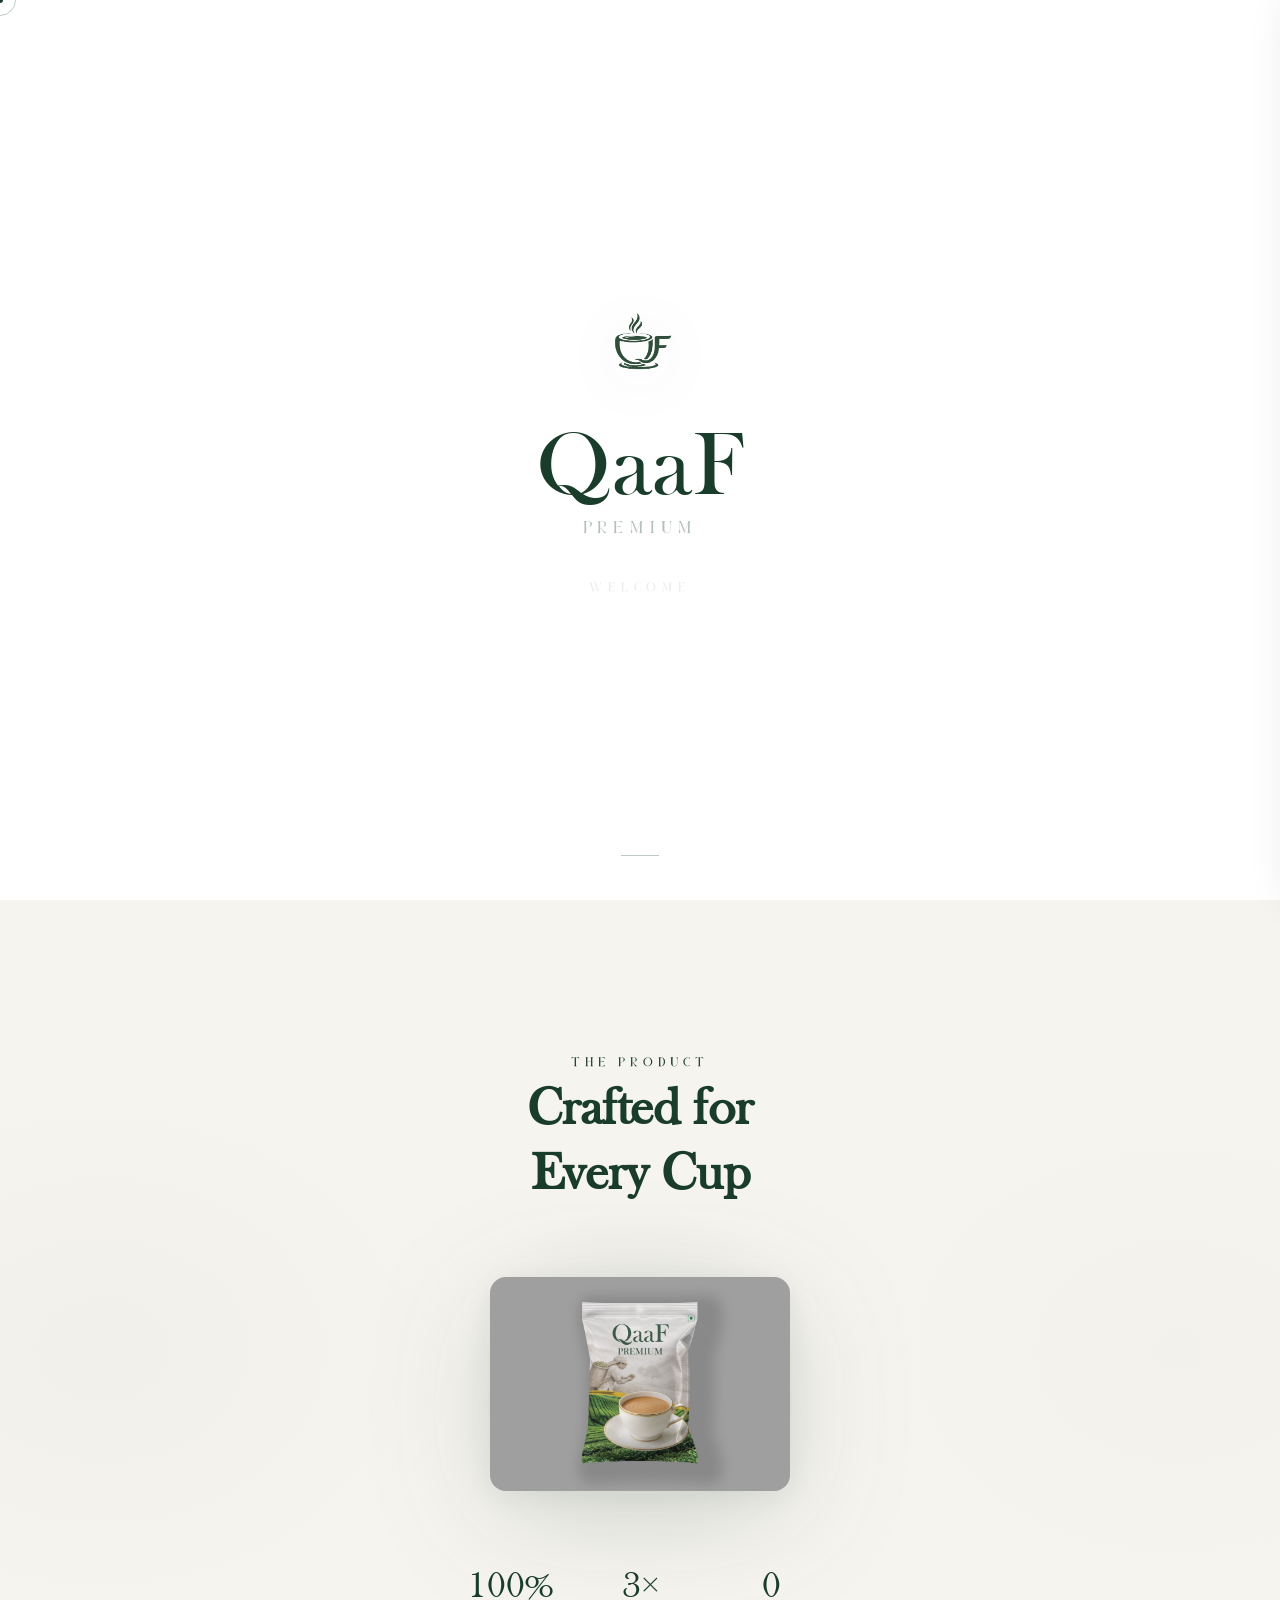
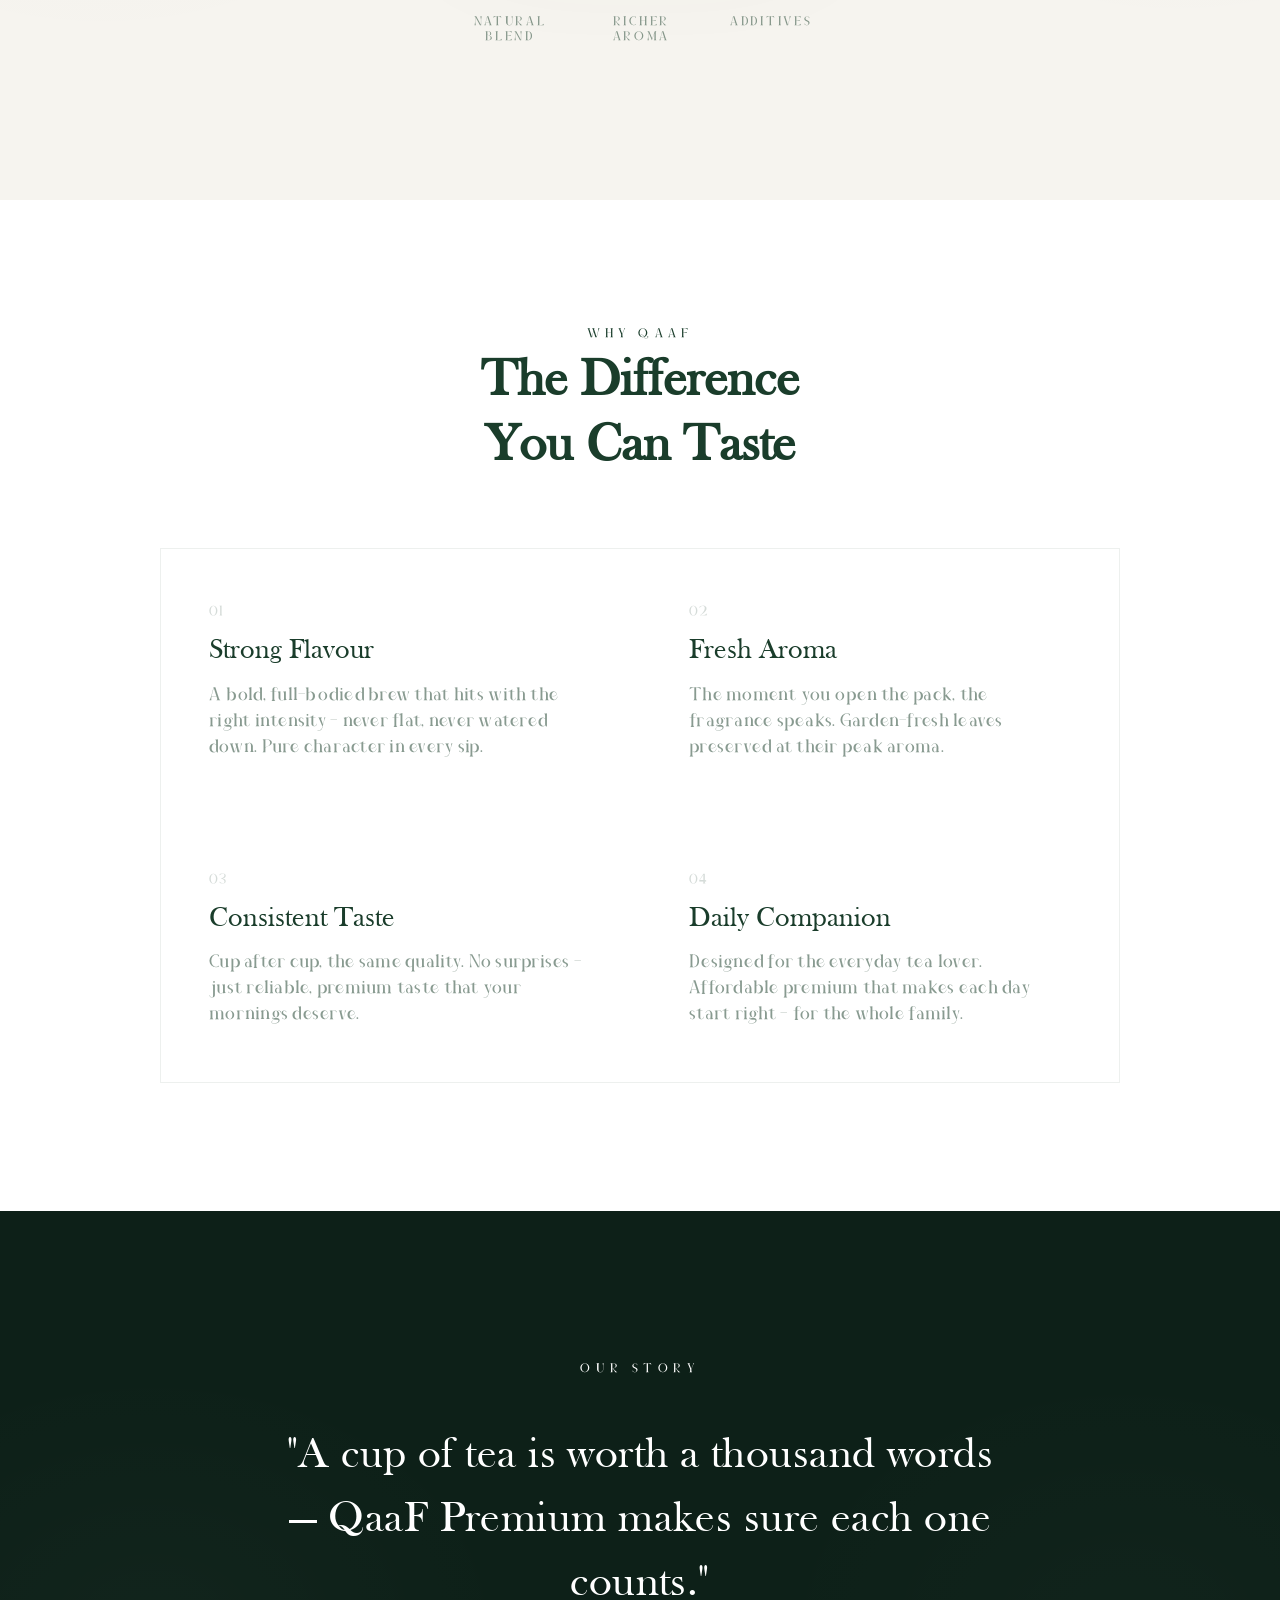
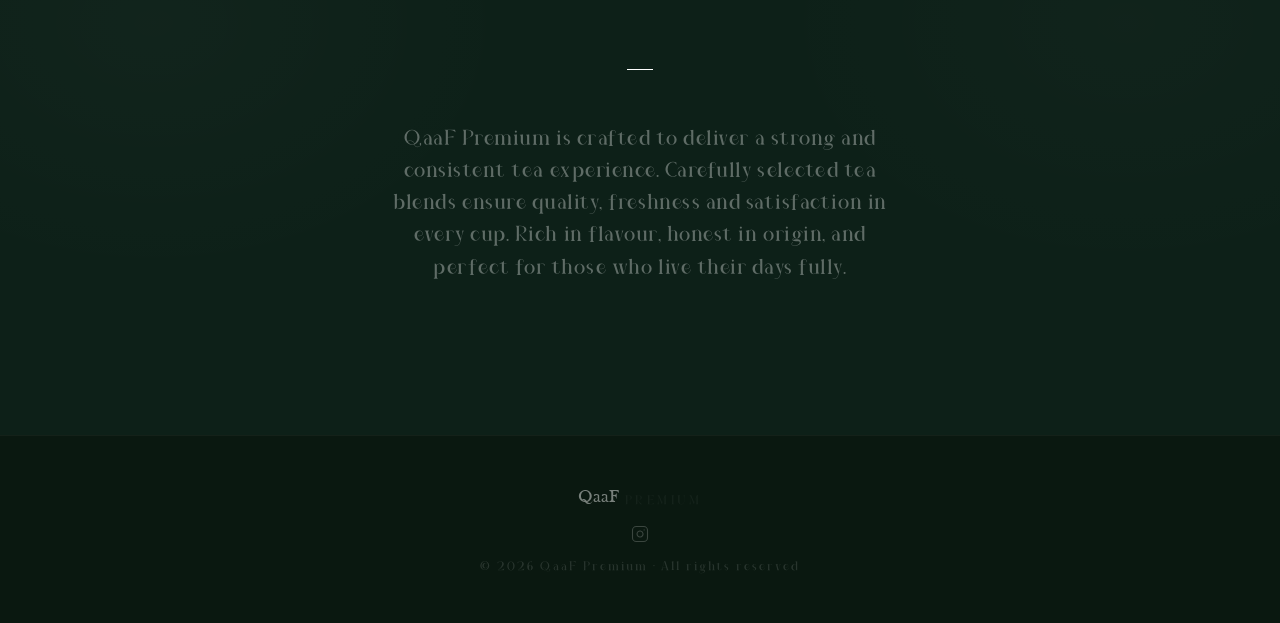
==== commit 9f601b08: "Update index.html" ====
--- a/index.html
+++ b/index.html
@@ -3,9 +3,9 @@
 <head>
   <meta charset="UTF-8">
   <meta name="viewport" content="width=device-width, initial-scale=1.0, maximum-scale=1.0">
-  <meta name="description" content="QaaF Premium Tea Powder — Handpicked, Pure and Extraordinary.">
+  <meta name="description" content="QaaF Premium offers high quality tea powder with strong flavor and fresh aroma. Discover premium products crafted for everyday excellence.">
   <meta name="theme-color" content="#ffffff">
-  <title>QaaF Premium</title>
+  <title>QaaF Premium | High Quality Tea Powder & More</title>
   <link rel="icon" type="image/png" href="/favicon.png">
   <meta name="google-site-verification" content="rSDBYiKpQc1AKT9an_ZDKj8vrveZhp1eHQrcdml3CBg" />
   <!-- Fonts -->
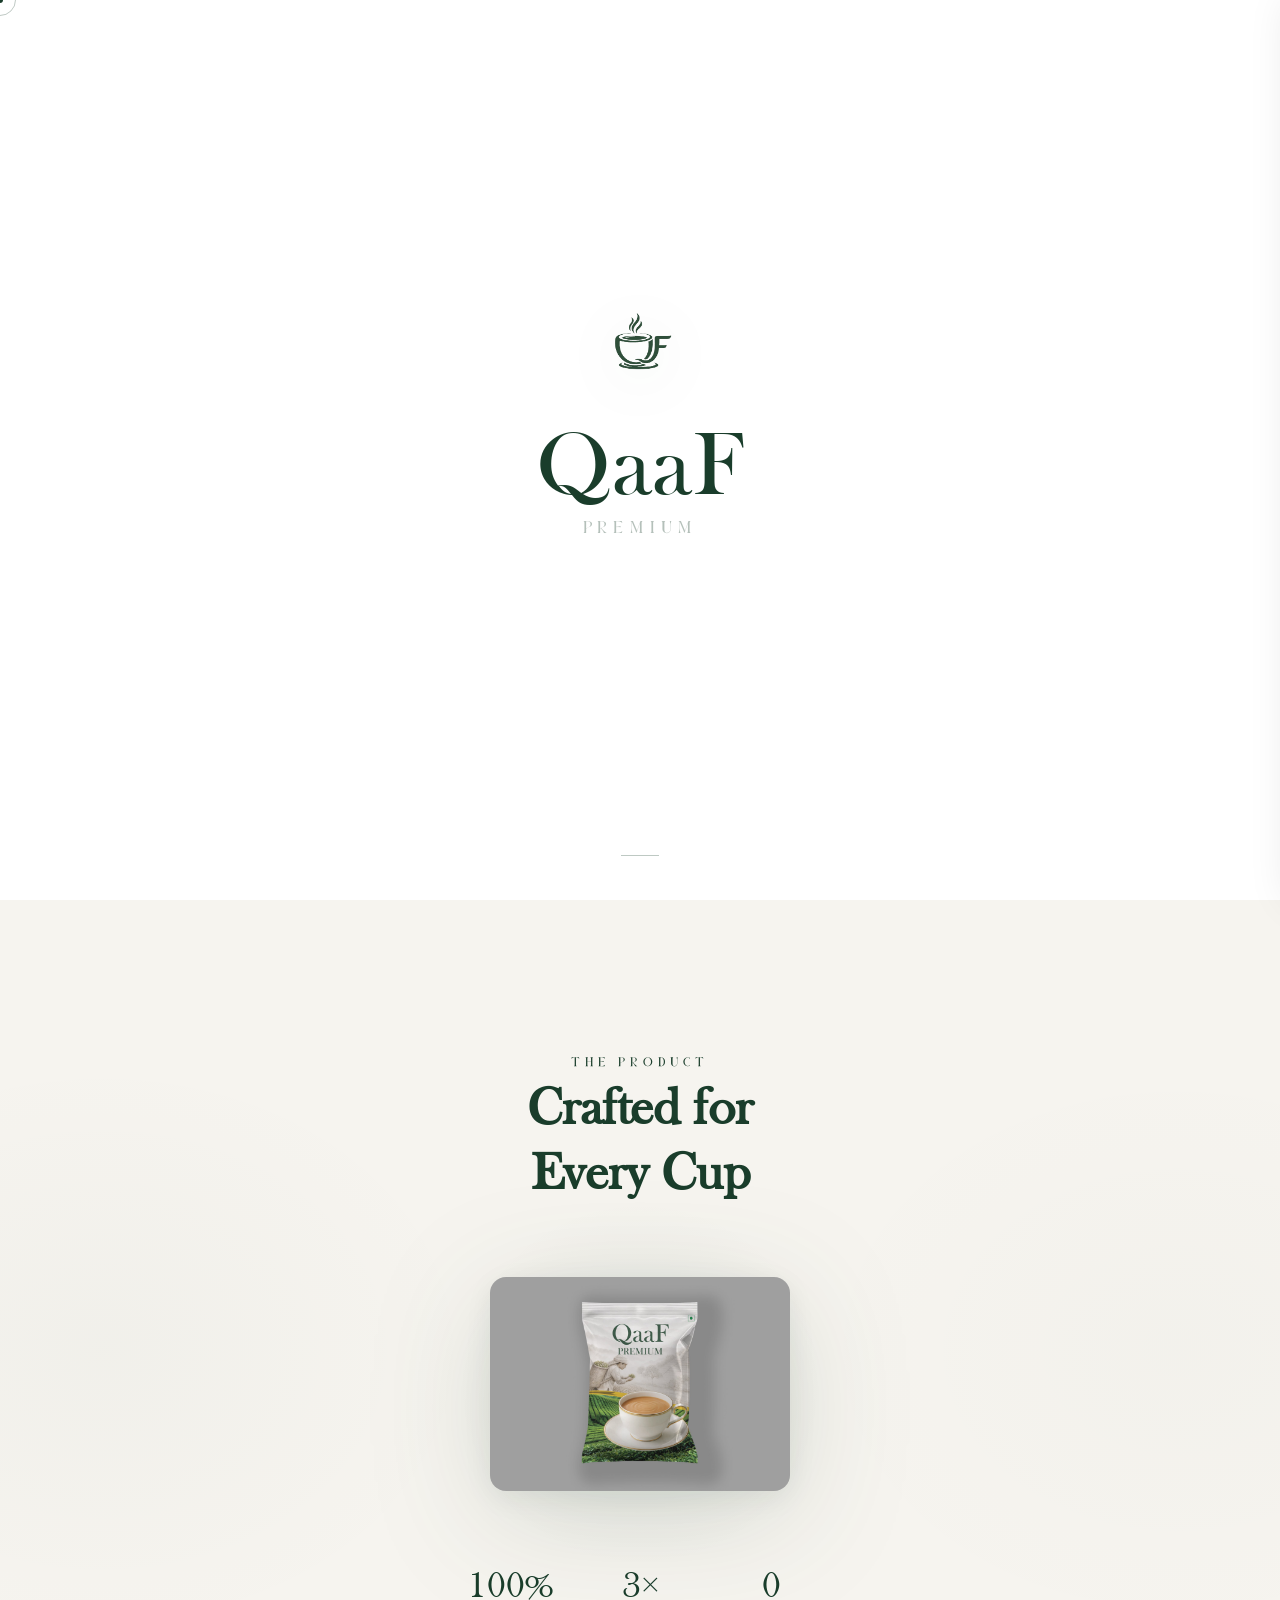
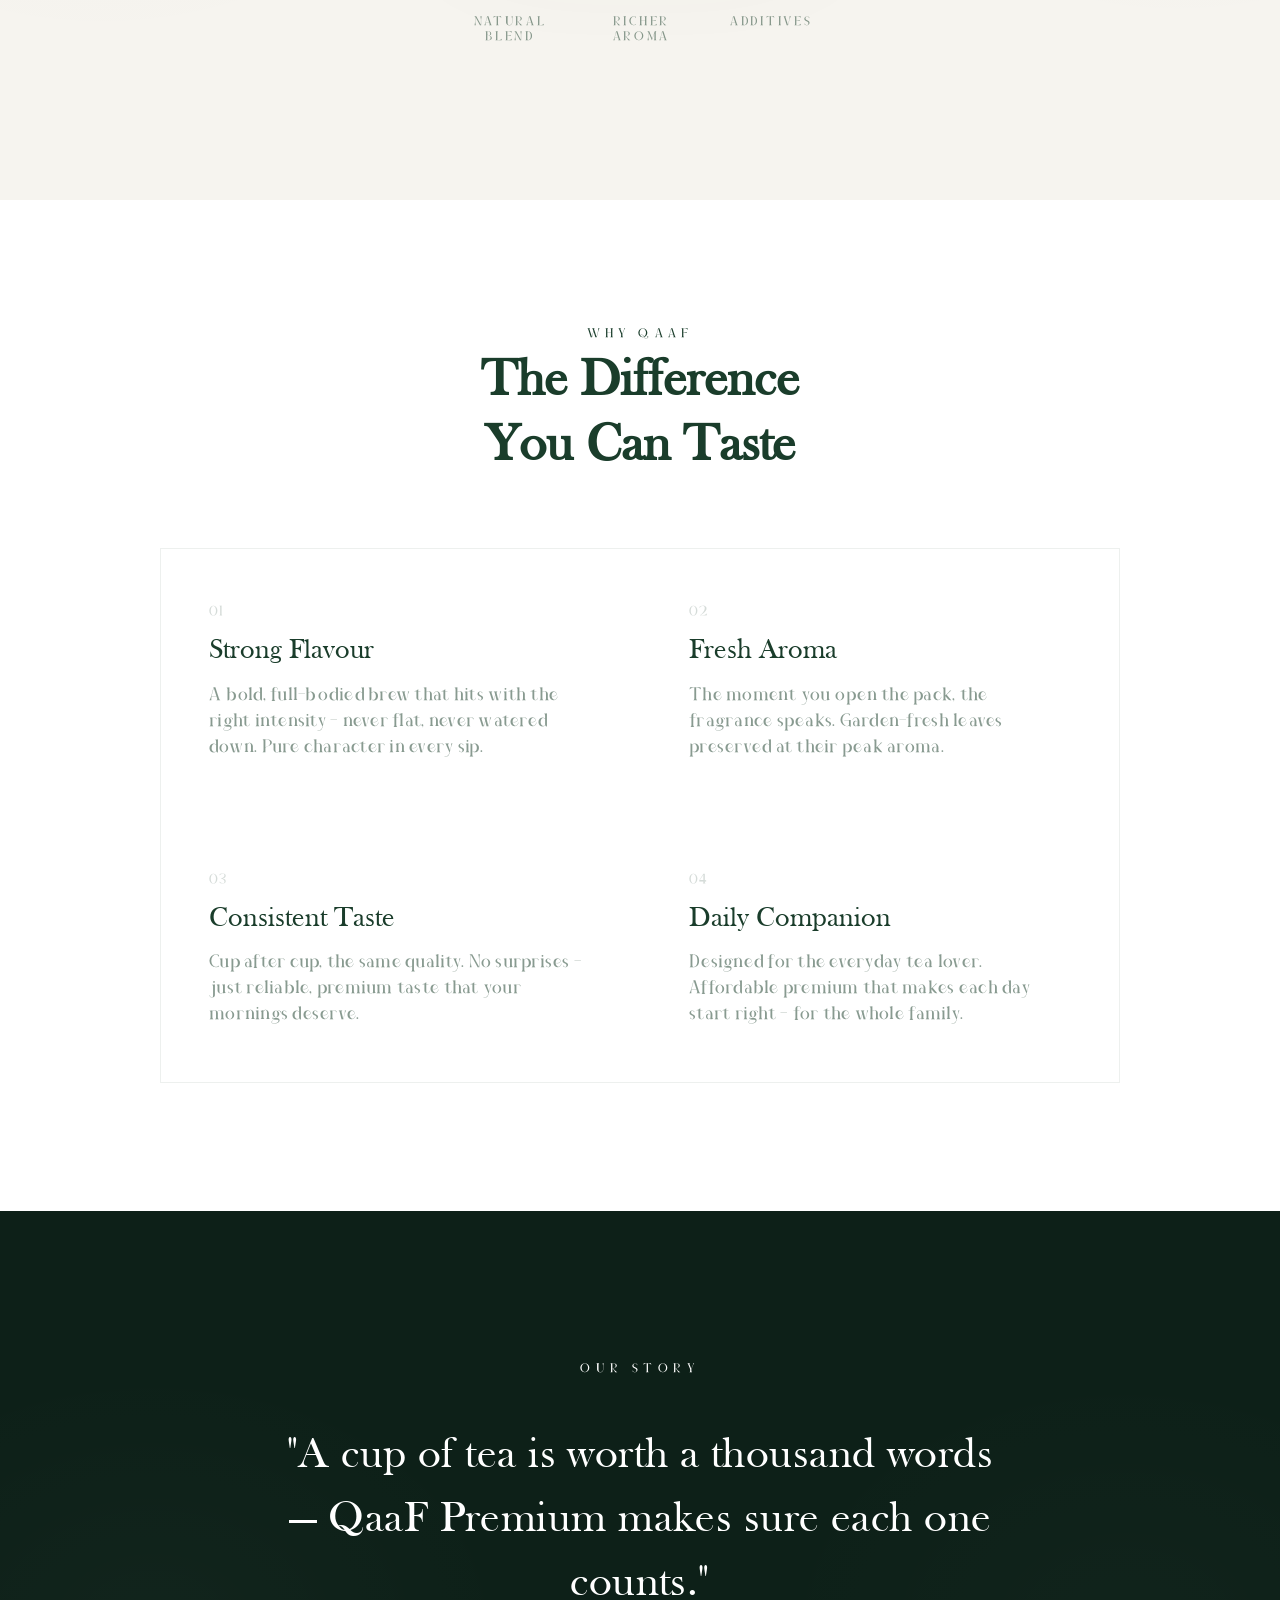
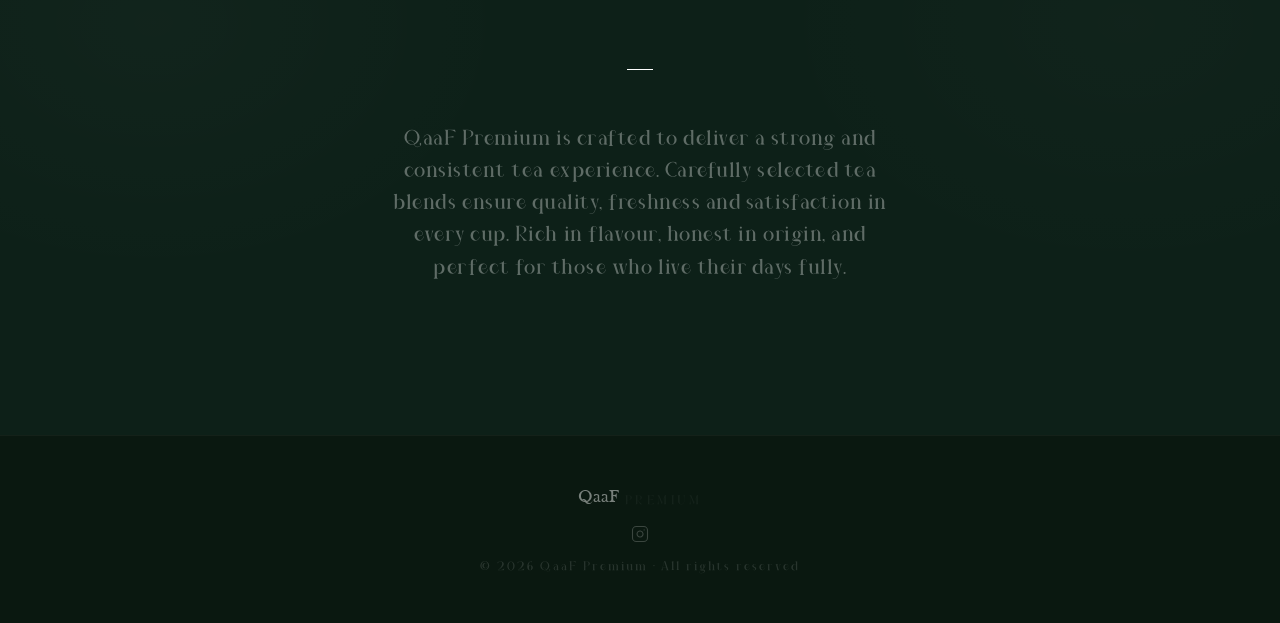
==== commit 1c4ec3f3: "Update index.html" ====
--- a/index.html
+++ b/index.html
@@ -7,6 +7,7 @@
   <meta name="theme-color" content="#ffffff">
   <title>QaaF Premium | High Quality Tea Powder & More</title>
   <link rel="icon" type="image/png" href="/favicon.png">
+  <link rel="shortcut icon" href="/favicon.png">
   <meta name="google-site-verification" content="rSDBYiKpQc1AKT9an_ZDKj8vrveZhp1eHQrcdml3CBg" />
   <!-- Fonts -->
   <style>
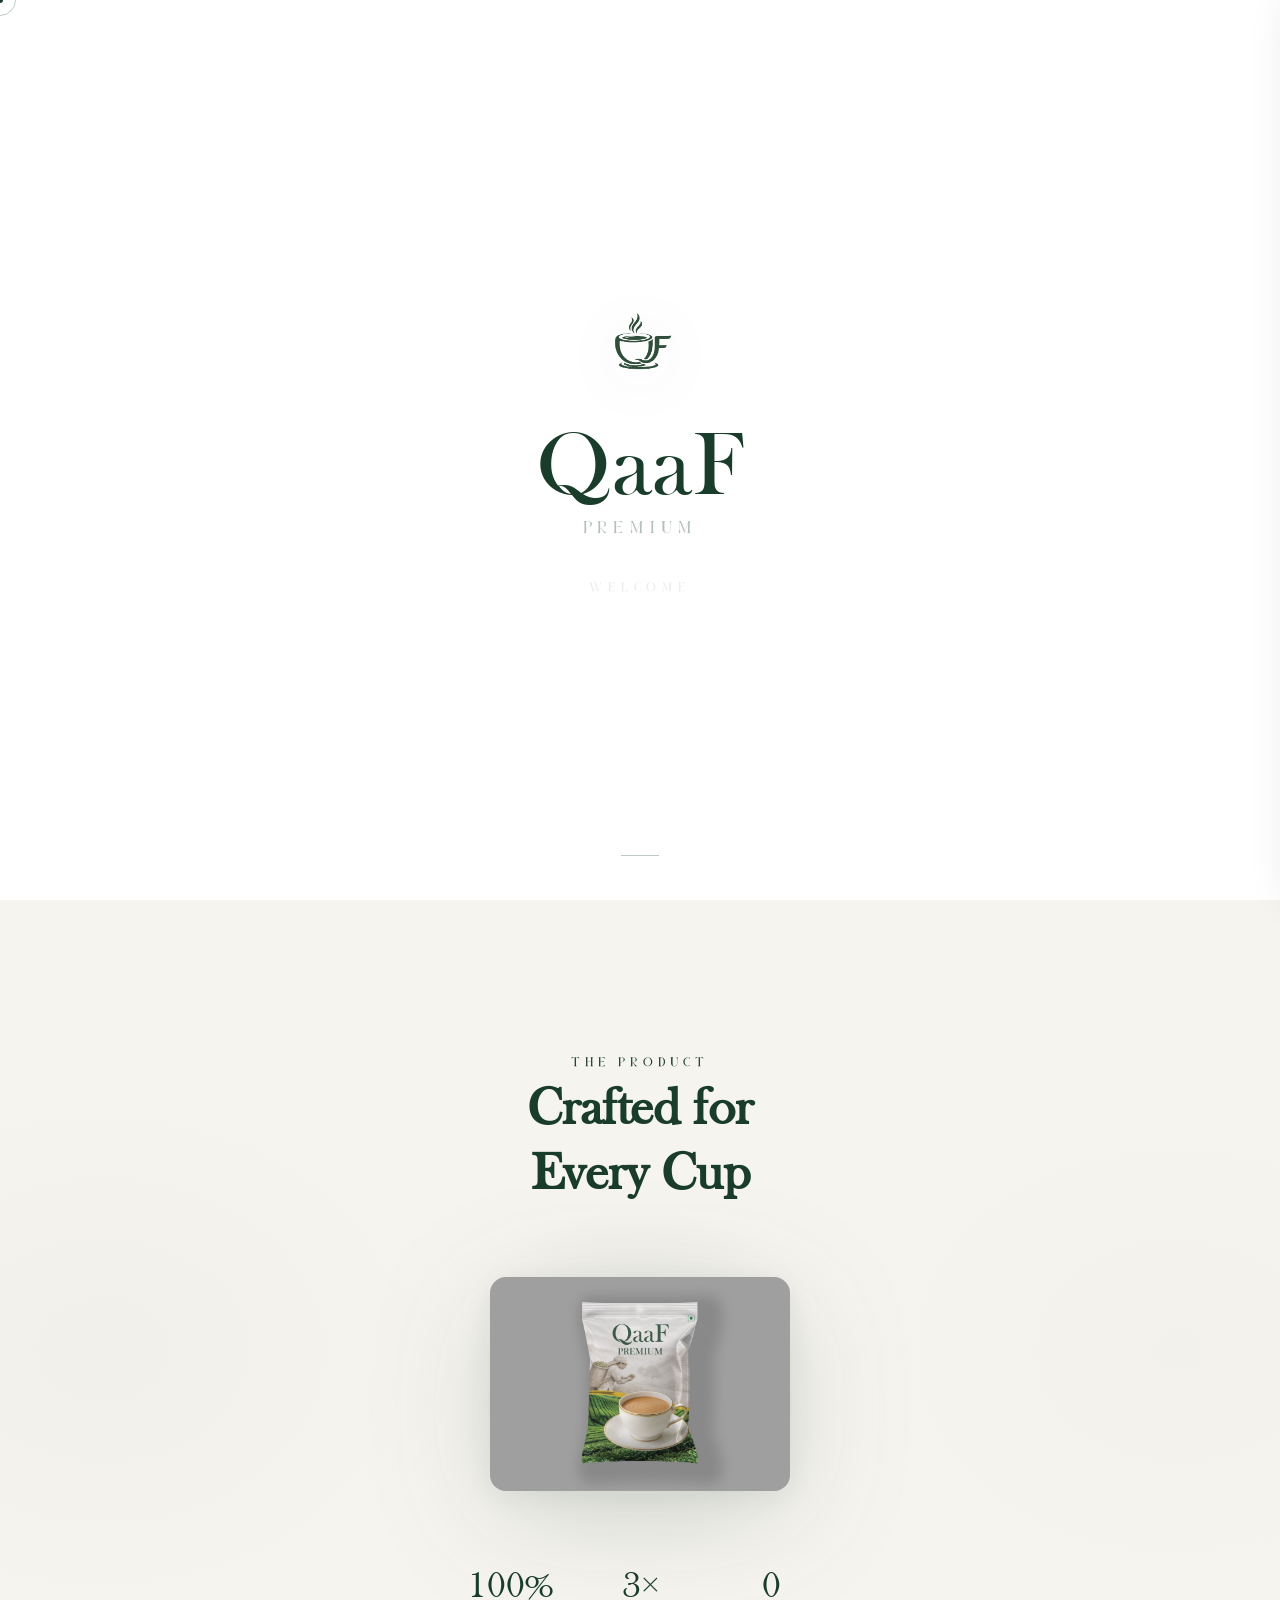
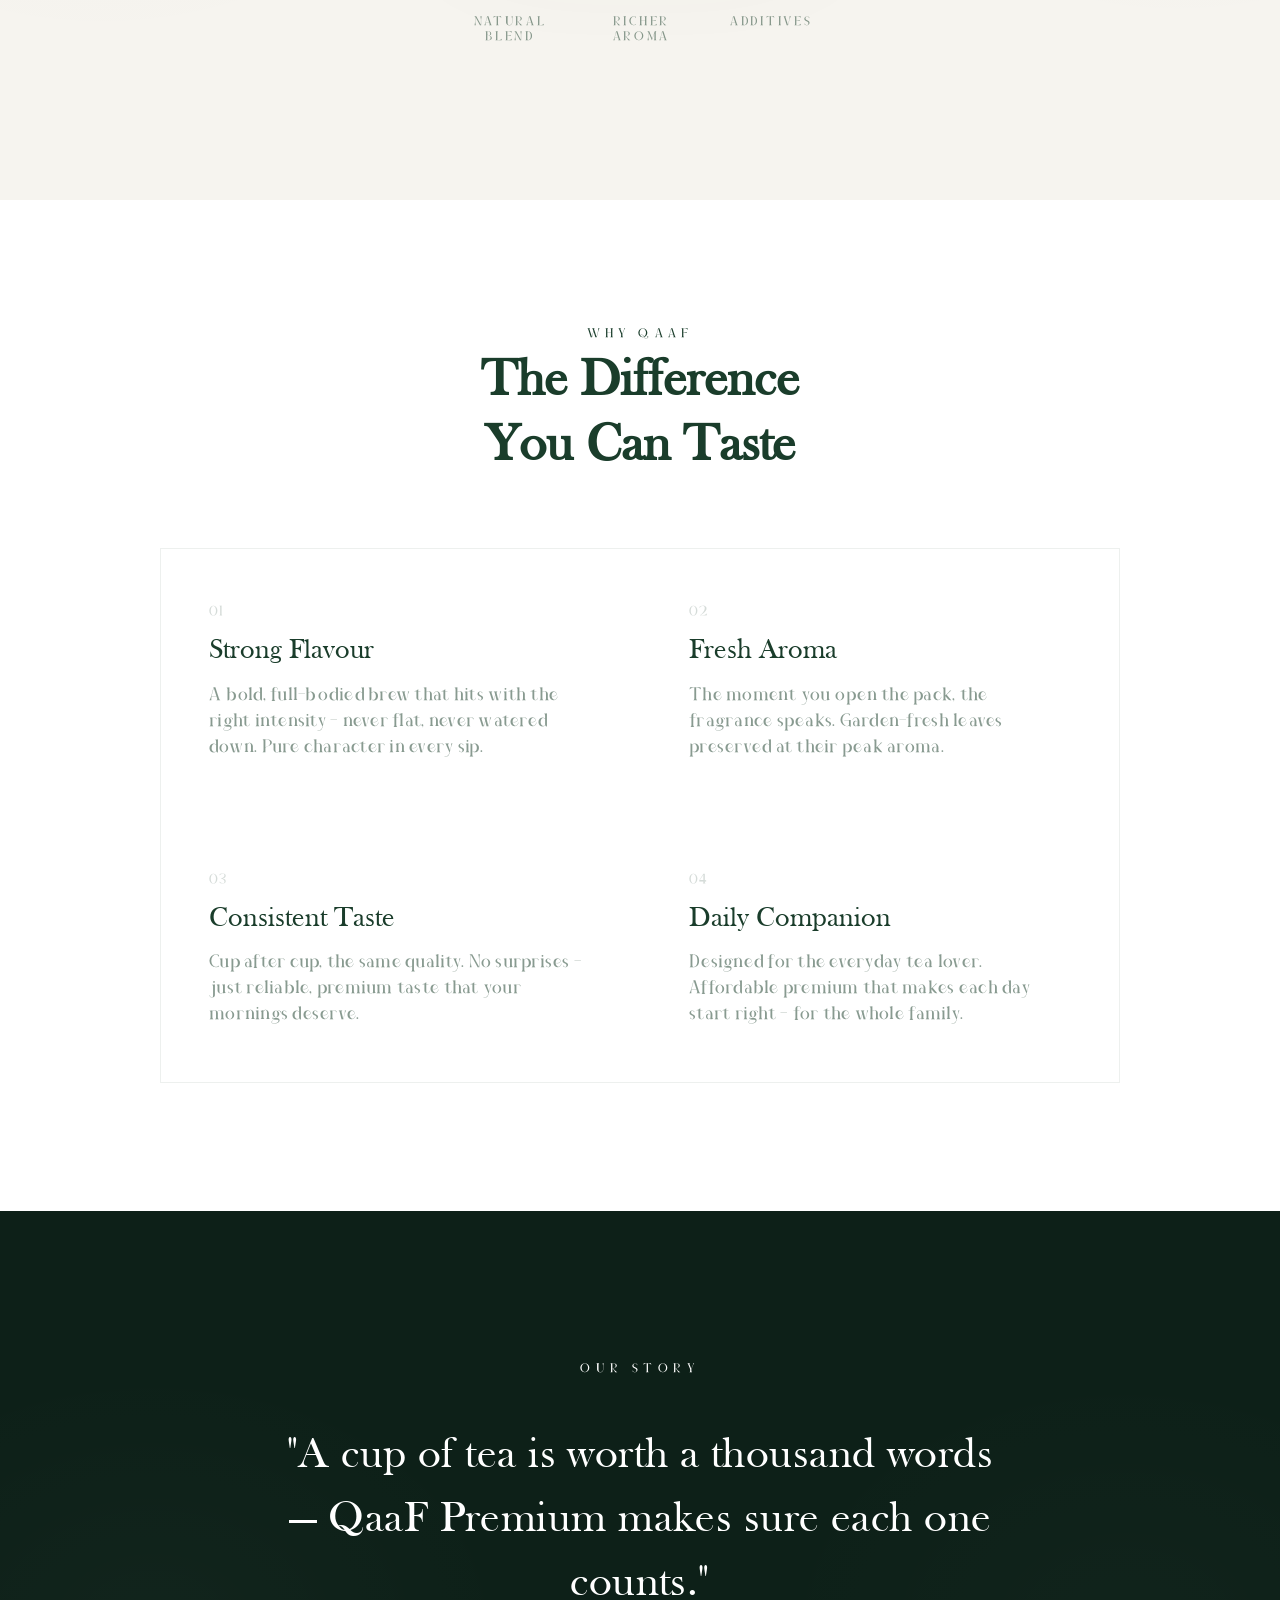
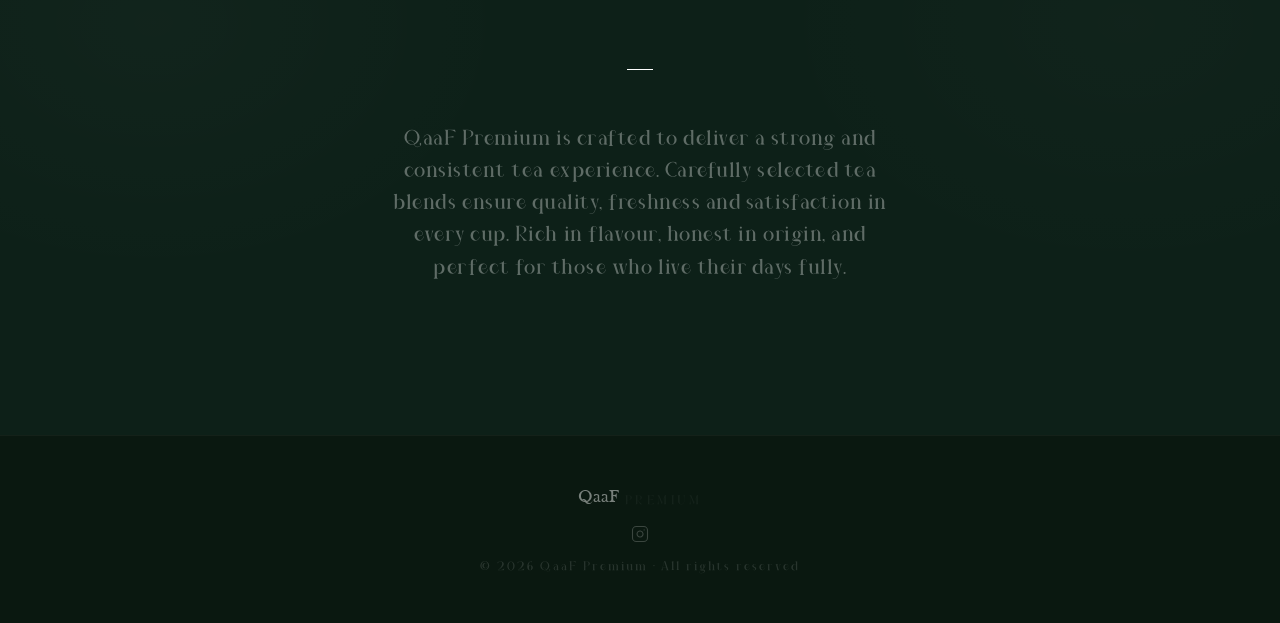
==== commit 0f0c7460: "Fix favicon configuration and caching across tabs and search results" ====
--- a/index.html
+++ b/index.html
@@ -6,8 +6,9 @@
   <meta name="description" content="QaaF Premium offers high quality tea powder with strong flavor and fresh aroma. Discover premium products crafted for everyday excellence.">
   <meta name="theme-color" content="#ffffff">
   <title>QaaF Premium | High Quality Tea Powder & More</title>
-  <link rel="icon" type="image/png" href="/favicon.png">
-  <link rel="shortcut icon" href="/favicon.png">
+  <link rel="icon" href="/favicon.png?v=2">
+  <link rel="shortcut icon" href="/favicon.png?v=2">
+  <link rel="apple-touch-icon" href="/favicon.png">
   <meta name="google-site-verification" content="rSDBYiKpQc1AKT9an_ZDKj8vrveZhp1eHQrcdml3CBg" />
   <!-- Fonts -->
   <style>
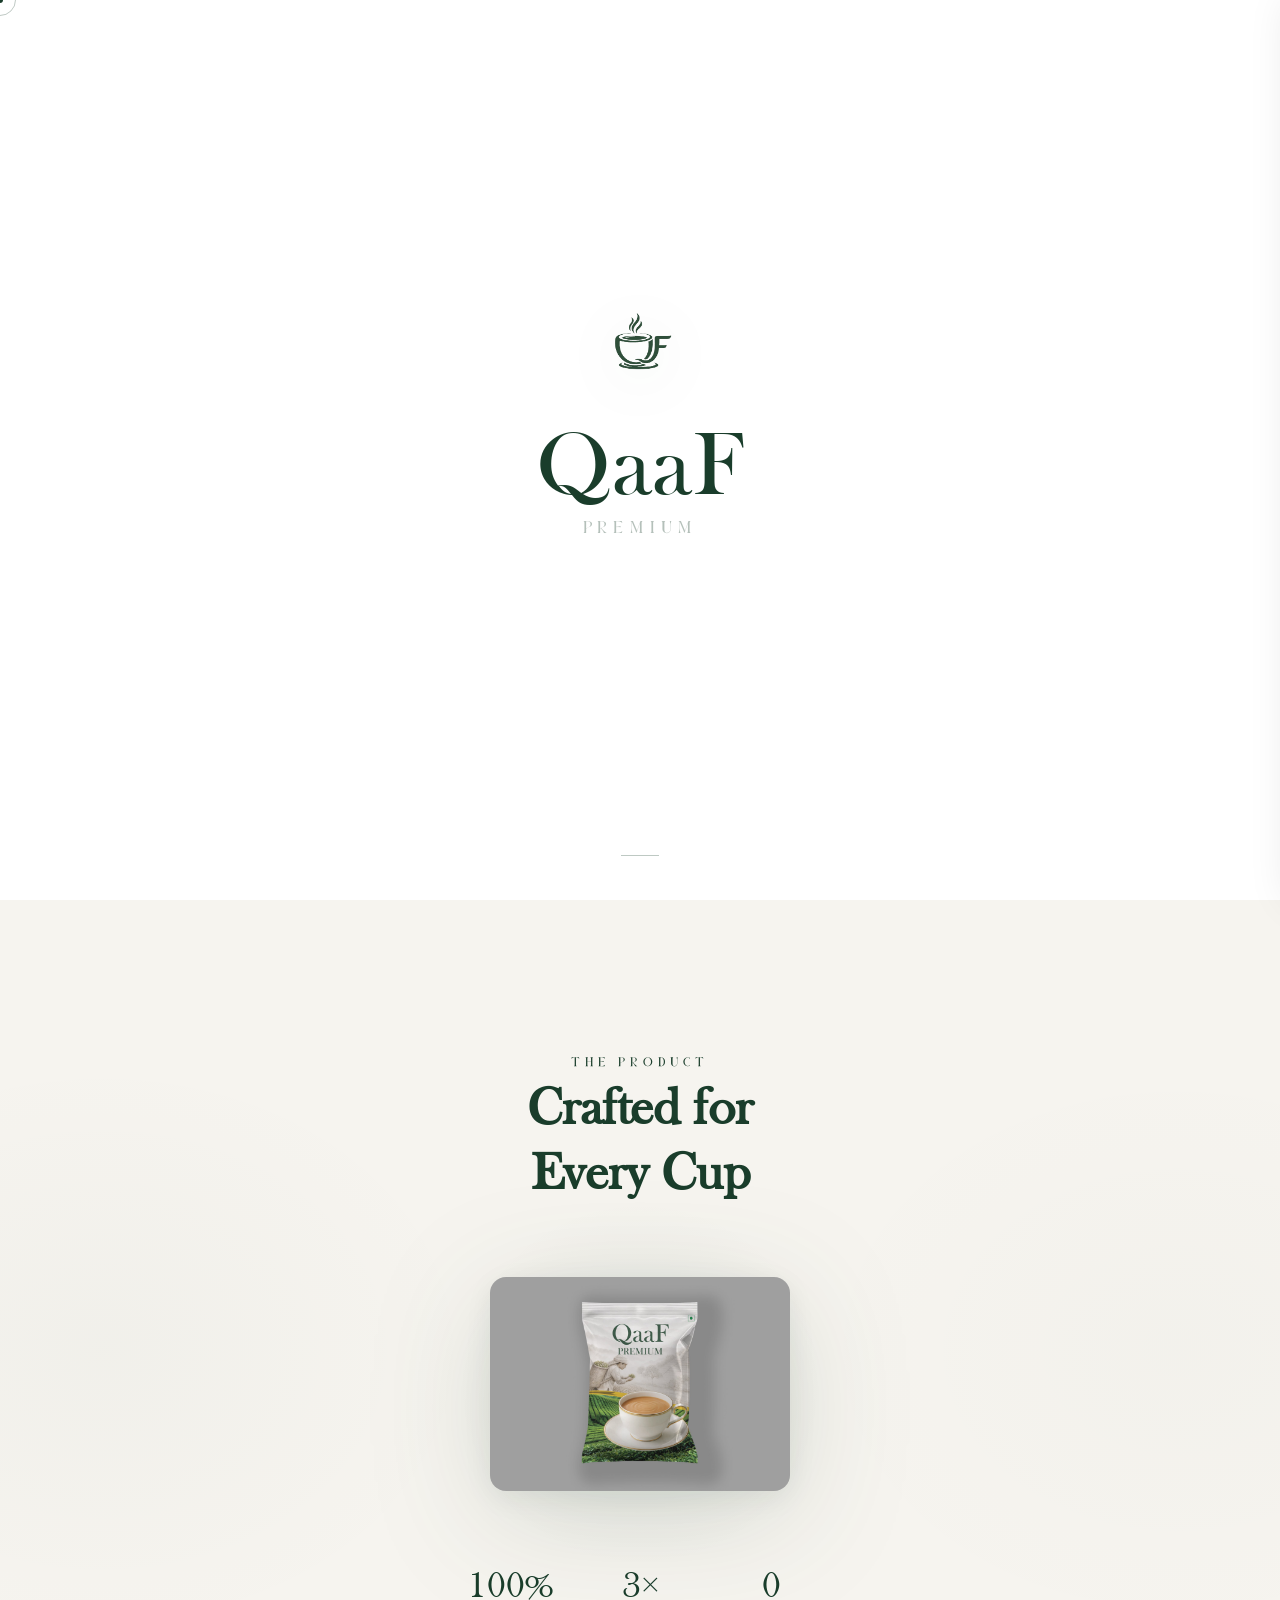
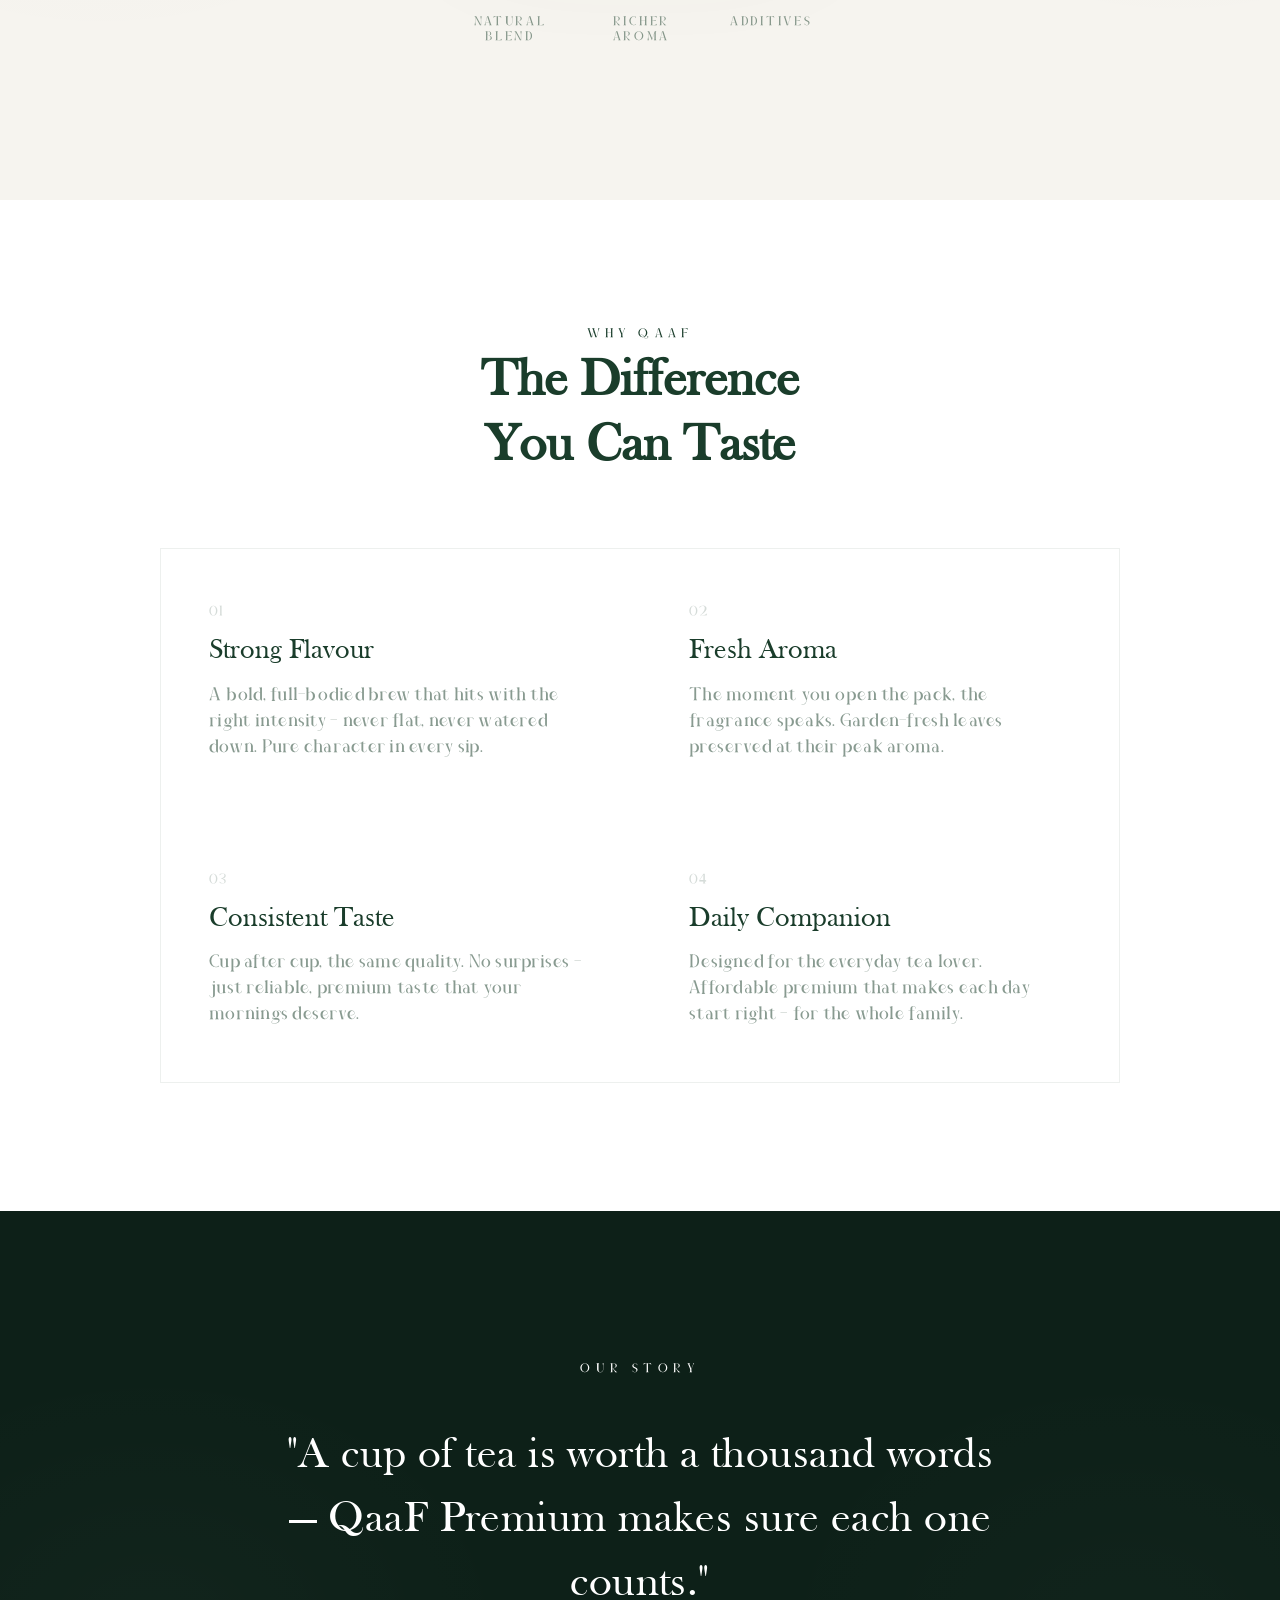
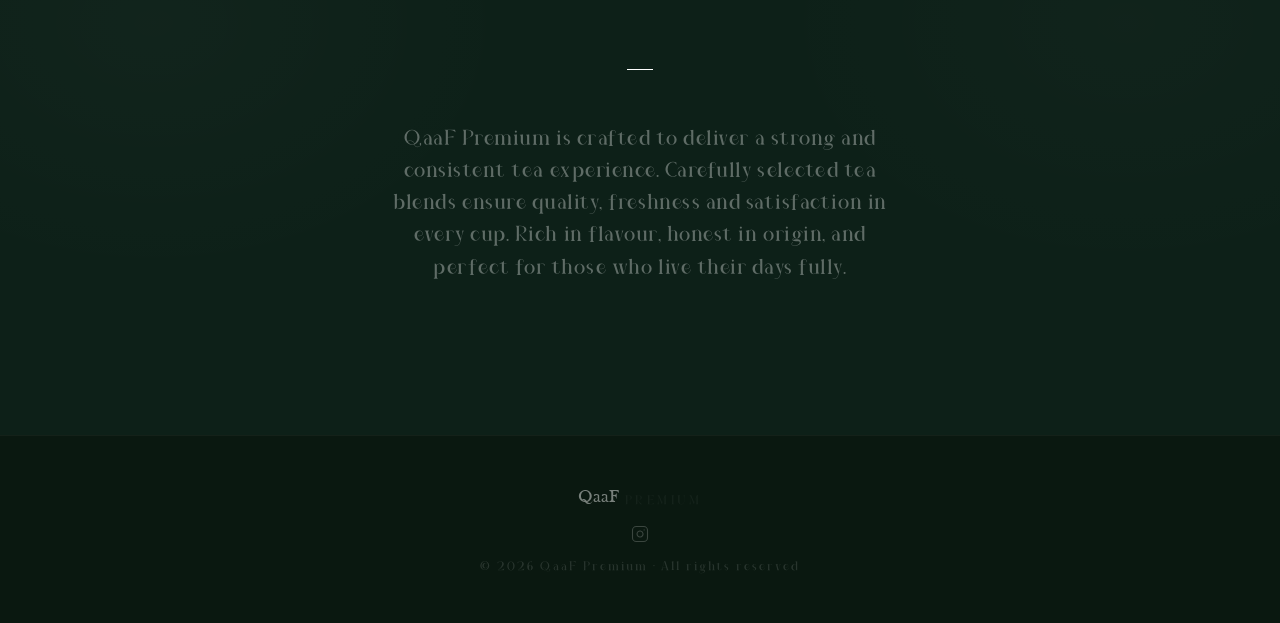
==== commit 4f2e2648: "Update favicon: sharp 512x512 crop from logo and bump cache version to v3" ====
--- a/index.html
+++ b/index.html
@@ -6,9 +6,9 @@
   <meta name="description" content="QaaF Premium offers high quality tea powder with strong flavor and fresh aroma. Discover premium products crafted for everyday excellence.">
   <meta name="theme-color" content="#ffffff">
   <title>QaaF Premium | High Quality Tea Powder & More</title>
-  <link rel="icon" href="/favicon.png?v=2">
-  <link rel="shortcut icon" href="/favicon.png?v=2">
-  <link rel="apple-touch-icon" href="/favicon.png">
+  <link rel="icon" href="/favicon.png?v=3">
+  <link rel="shortcut icon" href="/favicon.png?v=3">
+  <link rel="apple-touch-icon" href="/favicon.png?v=3">
   <meta name="google-site-verification" content="rSDBYiKpQc1AKT9an_ZDKj8vrveZhp1eHQrcdml3CBg" />
   <!-- Fonts -->
   <style>
